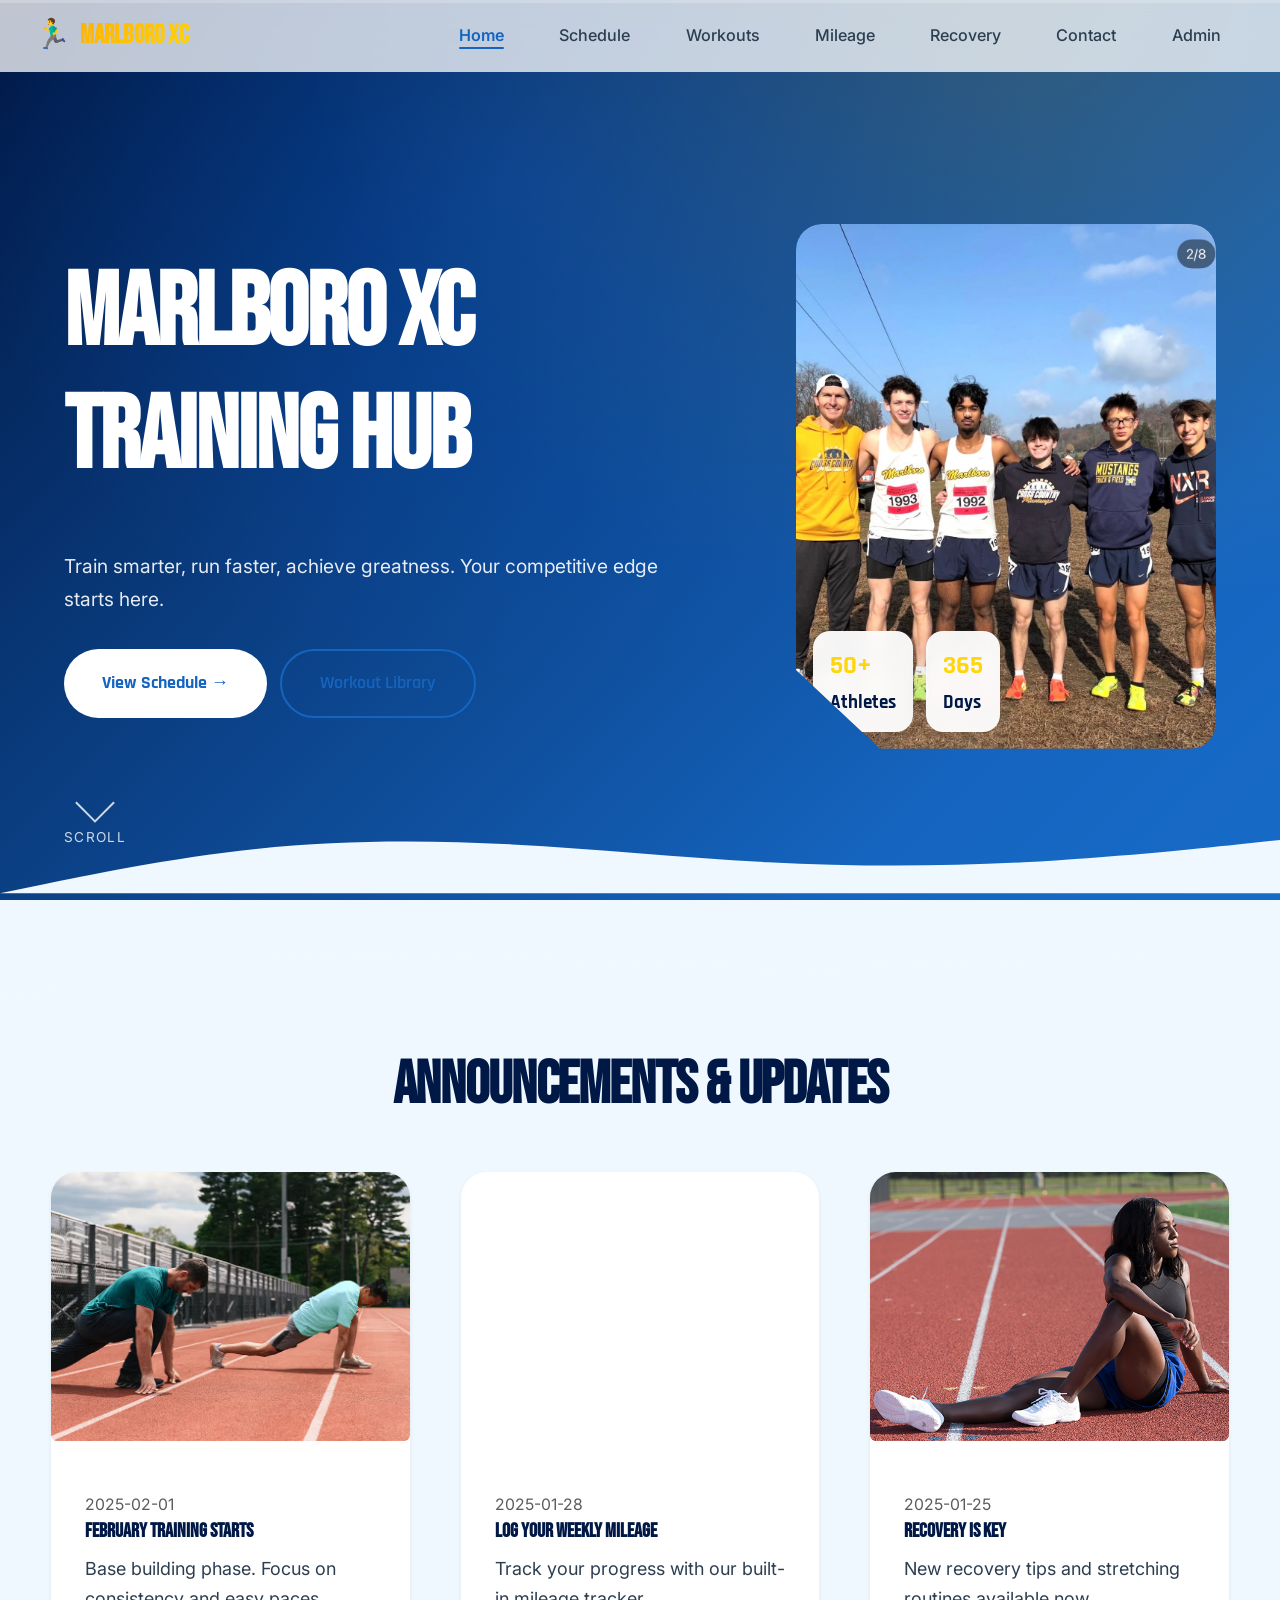
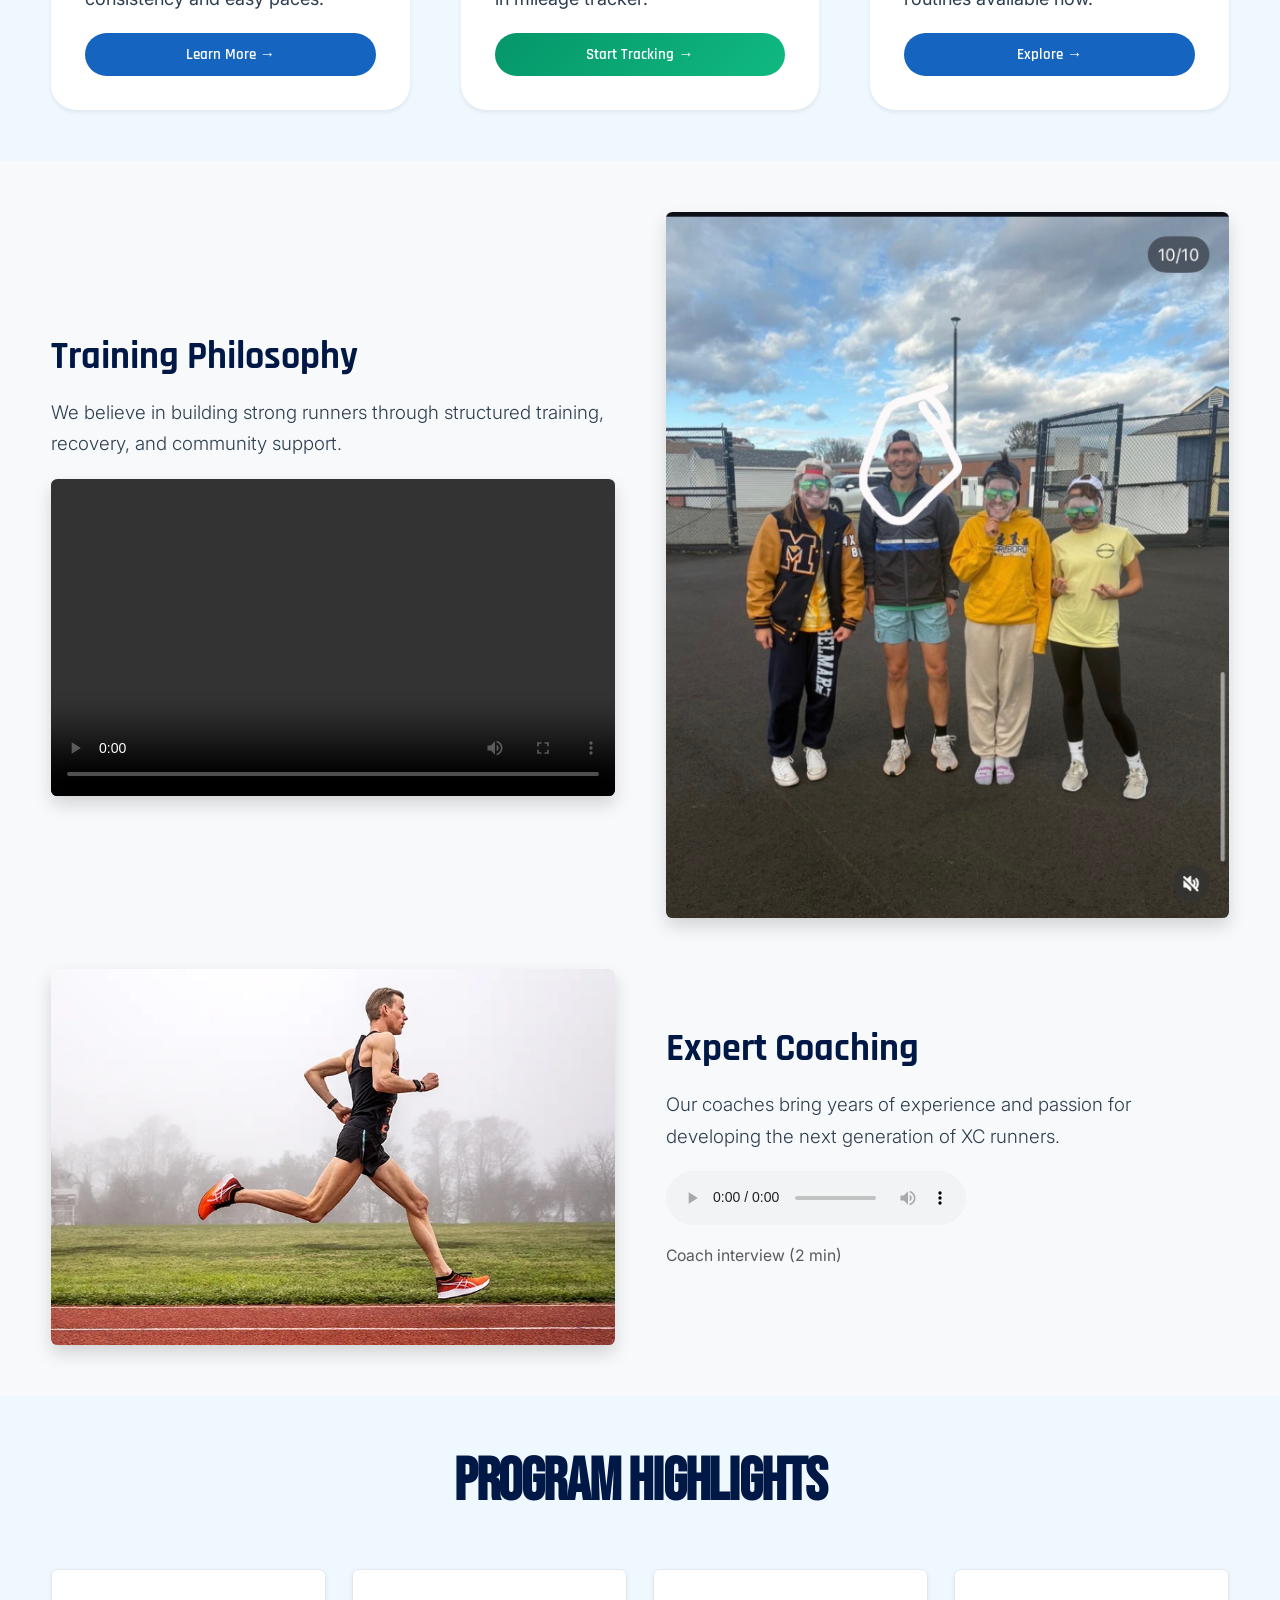
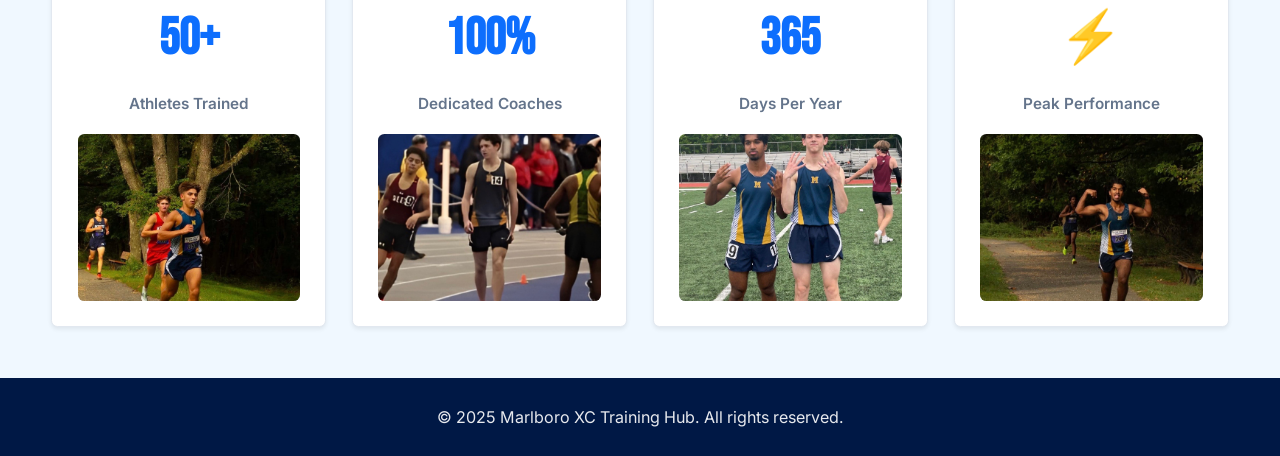
==== index.html @ 4e4a1ba5 "Added many large files" ====
<!DOCTYPE html>
<html lang="en">
<head>
  <meta charset="UTF-8">
  <meta name="viewport" content="width=device-width, initial-scale=1.0">
  <title>Marlboro XC Training Hub - Home</title>
  <link href="https://cdn.jsdelivr.net/npm/bootstrap@5.3.4/dist/css/bootstrap.min.css" rel="stylesheet">
  <link rel="stylesheet" href="https://cdn.jsdelivr.net/npm/bootstrap-icons@1.10.5/font/bootstrap-icons.css">
  <link rel="stylesheet" href="style.css">
</head>
<body>
  <!-- Preloader -->
  <div class="preloader" id="preloader" aria-hidden="true">
    <div class="preloader__content">
      <div class="preloader__spinner" aria-hidden="true"></div>
      <div class="preloader__logo">Marlboro XC</div>
      <span style="color: rgba(255,255,255,0.8); font-size: 0.9rem;">Loading...</span>
    </div>
  </div>

  <nav class="advanced-navbar" id="mainNav">
    <div class="navbar-container">
      <a class="navbar-logo" href="index.html">
        <span class="logo-icon">🏃‍♂️</span>
        <span class="logo-text">Marlboro XC</span>
      </a>
      <button class="navbar-toggler" id="navToggle" type="button" aria-label="Toggle menu">
        <span></span>
        <span></span>
        <span></span>
      </button>
      <ul class="nav-menu" id="navMenu">
        <li class="nav-item"><a class="nav-link" href="index.html">Home</a><span class="nav-indicator"></span></li>
        <li class="nav-item"><a class="nav-link" href="schedule.html">Schedule</a><span class="nav-indicator"></span></li>
        <li class="nav-item"><a class="nav-link" href="workouts.html">Workouts</a><span class="nav-indicator"></span></li>
        <li class="nav-item"><a class="nav-link" href="mileage.html">Mileage</a><span class="nav-indicator"></span></li>
        <li class="nav-item"><a class="nav-link" href="recovery.html">Recovery</a><span class="nav-indicator"></span></li>
        <li class="nav-item"><a class="nav-link" href="contact.html">Contact</a><span class="nav-indicator"></span></li>
        <li class="nav-item"><a class="nav-link" href="admin.html">Admin</a><span class="nav-indicator"></span></li>
      </ul>
      <div class="navbar-glow"></div>
    </div>
  </nav>

  <!-- Scroll progress bar -->
  <div class="scroll-progress" id="scrollProgress" aria-hidden="true">
    <div class="scroll-progress__bar" id="scrollProgressBar"></div>
  </div>

  <main>
    <!-- Hero: split 60/40, animated gradient, left-aligned content, diagonal visual -->
    <section class="hero-section hero--split" aria-label="Hero">
      <div class="container-fluid">
        <div class="hero__content-wrap">
          <div class="hero-content">
            <h1 class="hero__headline">Marlboro XC Training Hub</h1>
            <p class="hero__tagline">Train smarter, run faster, achieve greatness. Your competitive edge starts here.</p>
            <div class="hero__btns">
              <a href="schedule.html" class="btn btn-light btn-lg fw-bold">View Schedule →</a>
              <a href="workouts.html" class="btn btn-outline-primary btn-lg">Workout Library</a>
            </div>
          </div>
        </div>
        <div class="hero__visual-wrap">
          <div class="hero__visual">
            <img src="imgs/trackfolderimgs/IMG_0110.jpeg" alt="Marlboro XC Training" loading="eager">
            <div class="hero__stats-float">
              <div class="hero__stat-card"><span>50+</span> Athletes</div>
              <div class="hero__stat-card"><span>365</span> Days</div>
            </div>
          </div>
        </div>
      </div>
      <div class="hero__scroll" aria-hidden="true">
        <span class="hero__scroll-arrow"></span>
        <span>Scroll</span>
      </div>
    </section>

    <!-- Wave divider into next section -->
    <div class="section-divider">
      <svg class="section-divider--wave" xmlns="http://www.w3.org/2000/svg" viewBox="0 0 1440 100" preserveAspectRatio="none">
        <path d="M0 100L60 90C120 80 240 60 360 55C480 50 600 60 720 65C840 70 960 70 1080 65C1200 60 1320 50 1380 45L1440 40V100H1380C1320 100 1200 100 1080 100C960 100 840 100 720 100C600 100 480 100 360 100C240 100 120 100 60 100H0Z"/>
      </svg>
    </div>

    <section class="announcements-section py-5">
      <div class="container">
        <h2 class="text-center mb-5 reveal">Announcements & Updates</h2>
        <div class="cards-grid">
          <div class="card card-announce shadow-sm reveal">
            <div class="ratio ratio-4x3 mb-3">
              <img src="imgs/stretch3.avif" alt="February Training" class="w-100 h-100 object-fit-cover rounded" loading="lazy">
            </div>
            <div class="card-body">
              <small class="text-muted">2025-02-01</small>
              <h5>February Training Starts</h5>
              <p>Base building phase. Focus on consistency and easy paces.</p>
              <a href="#" class="btn btn-sm btn-primary">Learn More →</a>
            </div>
          </div>

          <div class="card card-announce shadow-sm reveal">
            <div class="ratio ratio-4x3 mb-3">
              <video autoplay muted loop playsinline class="w-100 h-100 object-fit-cover rounded">
                <source src="videos/motivation.mp4" type="video/mp4">
              </video>
            </div>
            <div class="card-body">
              <small class="text-muted">2025-01-28</small>
              <h5>Log Your Weekly Mileage</h5>
              <p>Track your progress with our built-in mileage tracker.</p>
              <a href="mileage.html" class="btn btn-sm btn-success">Start Tracking →</a>
            </div>
          </div>

          <div class="card card-announce shadow-sm reveal">
            <div class="ratio ratio-4x3 mb-3">
              <img src="imgs/stretch2.jpg" alt="Recovery" class="w-100 h-100 object-fit-cover rounded" loading="lazy">
            </div>
            <div class="card-body">
              <small class="text-muted">2025-01-25</small>
              <h5>Recovery is Key</h5>
              <p>New recovery tips and stretching routines available now.</p>
              <a href="recovery.html" class="btn btn-sm btn-primary">Explore →</a>
            </div>
          </div>
        </div>
      </div>
    </section>

    <section class="featured-section py-5 bg-light">
      <div class="container">
        <div class="row align-items-center g-5 mb-5">
          <div class="col-lg-6 reveal">
            <h3 class="fw-bold mb-3">Training Philosophy</h3>
            <p class="lead">We believe in building strong runners through structured training, recovery, and community support.</p>
            <div class="video-embed rounded shadow">
              <video controls playsinline>
                <source src="videos/recovery.mp4" type="video/mp4">
              </video>
            </div>
          </div>
          <div class="col-lg-6 reveal">
            <img src="imgs/Coach_ILiff.jpeg" alt="Training Philosophy" class="img-fluid rounded shadow" loading="lazy">
          </div>
        </div>

        <div class="row align-items-center g-5">
          <div class="col-lg-6 reveal">
            <img src="imgs/formcheck.webp" alt="Coach Training" class="img-fluid rounded shadow" loading="lazy">
          </div>
          <div class="col-lg-6 reveal">
            <h3 class="fw-bold mb-3">Expert Coaching</h3>
            <p class="lead">Our coaches bring years of experience and passion for developing the next generation of XC runners.</p>
            <div class="audio-player mb-3">
              <audio controls>
                <source src="audios/EPIC Workout Motivation  Best David Goggins Compilation Ever.mp3" type="audio/mpeg">
              </audio>
              <small class="text-muted d-block mt-2">Coach interview (2 min)</small>
            </div>
          </div>
        </div>
      </div>
    </section>

    <section class="stats-section py-5">
      <div class="container">
        <h2 class="text-center mb-5 reveal">Program Highlights</h2>
        <div class="row g-4 text-center">
          <div class="col-md-3 col-sm-6">
            <div class="stat-card p-4 rounded shadow-sm reveal">
              <div class="stat-number fw-bold text-primary mb-2">50+</div>
              <p class="stat-label">Athletes Trained</p>
              <div class="ratio ratio-4x3 mt-3">
                <img src="imgs/trackfolderimgs/IMG_0111.jpeg" alt="Athletes" class="w-100 h-100 object-fit-cover rounded" loading="lazy">
              </div>
            </div>
          </div>
          <div class="col-md-3 col-sm-6">
            <div class="stat-card p-4 rounded shadow-sm reveal">
              <div class="stat-number fw-bold text-primary mb-2">100%</div>
              <p class="stat-label">Dedicated Coaches</p>
              <div class="ratio ratio-4x3 mt-3">
                <img src="imgs/trackfolderimgs/IMG_0056.jpeg" alt="Coaches" class="w-100 h-100 object-fit-cover rounded" loading="lazy">
              </div>
            </div>
          </div>
          <div class="col-md-3 col-sm-6">
            <div class="stat-card p-4 rounded shadow-sm reveal">
              <div class="stat-number fw-bold text-primary mb-2">365</div>
              <p class="stat-label">Days Per Year</p>
              <div class="ratio ratio-4x3 mt-3">
                <img src="imgs/trackfolderimgs/IMG_0113.jpeg" alt="Training Days" class="w-100 h-100 object-fit-cover rounded" loading="lazy">
              </div>
            </div>
          </div>
          <div class="col-md-3 col-sm-6">
            <div class="stat-card p-4 rounded shadow-sm reveal">
              <div class="stat-number fw-bold mb-2" style="color: var(--gold-primary);">⚡</div>
              <p class="stat-label">Peak Performance</p>
              <div class="ratio ratio-4x3 mt-3">
                <img src="imgs/trackfolderimgs/IMG_0114.jpeg" alt="Performance" class="w-100 h-100 object-fit-cover rounded" loading="lazy">
              </div>
            </div>
          </div>
        </div>
      </div>
    </section>
  </main>

  <footer class="site-footer text-center py-4">
    <div class="container">
      <p class="mb-0">&copy; 2025 Marlboro XC Training Hub. All rights reserved.</p>
    </div>
  </footer>

  <!-- Back to top -->
  <button type="button" class="back-to-top" id="backToTop" aria-label="Back to top">
    <i class="bi bi-chevron-up" style="font-size: 1.25rem;"></i>
  </button>

  <script src="https://cdn.jsdelivr.net/npm/bootstrap@5.3.4/dist/js/bootstrap.bundle.min.js"></script>
  <script src="navbar.js"></script>
  <script src="main.js"></script>
</body>
</html>
---- style.css ----
/* ========================================
   MARLBORO XC TRAINING HUB — COMPLETE TRANSFORMATION
   Athletic palette: Navy + Gold | Bebas/Oswald + Inter + Rajdhani
   Bootstrap grid only | Custom everything else
   ======================================== */

/* ---------- GOOGLE FONTS (Display, Body, Accent) ---------- */
@import url('https://fonts.googleapis.com/css2?family=Bebas+Neue&family=Oswald:wght@600;700&family=Inter:wght@400;500;600;700&family=Rajdhani:wght@600;700&display=swap');

/* ---------- CSS CUSTOM PROPERTIES — REFINED ATHLETIC PALETTE ---------- */
:root {
  /* Primary: Navy (backgrounds, depth, actions) */
  --navy-dark: #001845;
  --navy-main: #1565c0;
  --navy-light: #1e88e5;
  /* Gold (CTAs, energy, highlights) */
  --gold-bright: #FFD60A;
  --gold-rich: #FFC300;
  --gold-deep: #FFB000;
  /* Extended */
  --white: #ffffff;
  --cream: #f0f8ff;
  --sky-blue: #e3f2fd;
  --warm-gray: #f5f5f5;
  --charcoal: #2c3e50;
  --success-green: #10b981;
  --warning-orange: #f59e0b;

  /* Aliases for components */
  --blue-primary: var(--navy-main);
  --blue-dark: var(--navy-dark);
  --blue-medium: var(--navy-main);
  --blue-light: var(--navy-light);
  --blue-pale: var(--sky-blue);
  --gold-primary: var(--gold-deep);
  --gold-light: var(--gold-rich);
  --gold-lighter: var(--gold-bright);
  --gray-50: var(--warm-gray);
  --gray-100: #eeeeee;
  --gray-200: #e2e8f0;
  --gray-300: #cbd5e1;
  --gray-500: #64748b;
  --gray-700: var(--charcoal);
  --gray-900: #0f172a;

  /* Gradients (use everywhere) */
  --gradient-primary: linear-gradient(135deg, #1565c0 0%, #1e88e5 100%);
  --gradient-navy-gold: linear-gradient(135deg, #001845 0%, #1565c0 50%, #FFD60A 100%);
  --gradient-diagonal: linear-gradient(45deg, #1565c0 0%, #FFD60A 100%);
  --gradient-radial: radial-gradient(circle at top right, #1e88e5, #001845);
  --gradient-mesh: radial-gradient(at 40% 20%, hsla(215, 100%, 50%, 0.2) 0%, transparent 50%),
    radial-gradient(at 80% 0%, hsla(48, 100%, 52%, 0.15) 0%, transparent 50%);
  --gradient-hero: linear-gradient(135deg, #001845 0%, #1565c0 40%, #1e88e5 100%);
  --gradient-hero-mesh: var(--gradient-mesh);
  --gradient-gold: linear-gradient(135deg, #FFB000 0%, #FFD60A 100%);
  --gradient-card: linear-gradient(180deg, #ffffff 0%, #f8fafc 100%);

  /* Spacing system */
  --space-1: 0.25rem;
  --space-2: 0.5rem;
  --space-3: 0.75rem;
  --space-4: 1rem;
  --space-5: 1.5rem;
  --space-6: 2rem;
  --space-8: 3rem;
  --space-10: 4rem;
  --space-12: 6rem;
  --space-16: 8rem;
  --space-xs: var(--space-1);
  --space-sm: var(--space-2);
  --space-md: var(--space-4);
  --space-lg: var(--space-5);
  --space-xl: var(--space-6);
  --space-2xl: var(--space-8);
  --space-3xl: var(--space-10);
  --section-gap: clamp(5rem, 10vw, 7.5rem);

  /* Animation system */
  --transition-fast: 150ms cubic-bezier(0.4, 0, 0.2, 1);
  --transition-base: 250ms cubic-bezier(0.4, 0, 0.2, 1);
  --transition-slow: 350ms cubic-bezier(0.4, 0, 0.2, 1);
  --transition-bounce: 600ms cubic-bezier(0.34, 1.56, 0.64, 1);
  --ease-out: cubic-bezier(0.33, 1, 0.68, 1);
  --ease-spring: cubic-bezier(0.34, 1.56, 0.64, 1);
  --duration-fast: 150ms;
  --duration-base: 250ms;
  --duration-slow: 350ms;

  /* Shadows */
  --shadow-sm: 0 2px 8px rgba(0, 24, 69, 0.08);
  --shadow-md: 0 8px 24px rgba(0, 24, 69, 0.12);
  --shadow-lg: 0 20px 40px rgba(0, 24, 69, 0.16);
  --shadow-glow-gold: 0 0 30px rgba(255, 214, 10, 0.3);

  /* Border radius */
  --radius-sm: 0.5rem;
  --radius-md: 0.75rem;
  --radius-lg: 1rem;
  --radius-xl: 1.25rem;
  --radius-2xl: 1.5rem;
  --radius-full: 9999px;

  /* Navbar */
  --nav-height: 4.25rem;
  --nav-height-scrolled: 3.5rem;

  /* Typography */
  --font-display: 'Bebas Neue', 'Oswald', sans-serif;
  --font-body: 'Inter', -apple-system, sans-serif;
  --font-accent: 'Rajdhani', sans-serif;
}

/* ---------- DARK MODE (optional) ---------- */
[data-theme="dark"] {
  --navy-dark: #0a0e27;
  --cream: #1a1f3a;
  --charcoal: #e2e8f0;
  --gray-900: #ffffff;
}

/* ---------- BOOTSTRAP OVERRIDES (Grid only – reset components) ---------- */
/* Keep Bootstrap's .container, .row, .col-* for layout; override everything else */
.btn, .form-control, .form-select, .form-label,
.card, .card-body, .card-title, .card-text,
.alert, .badge, .navbar, .nav-link, .dropdown {
  all: unset;
  box-sizing: border-box;
}
.btn { display: inline-flex; align-items: center; justify-content: center; cursor: pointer; }
.form-control, .form-select { display: block; width: 100%; box-sizing: border-box; }
.card { display: flex; flex-direction: column; box-sizing: border-box; }
.navbar { display: block; box-sizing: border-box; }
.nav-link { display: block; box-sizing: border-box; }

/* Re-enable Bootstrap grid */
.container { box-sizing: border-box; }
.row { box-sizing: border-box; display: flex; flex-wrap: wrap; }
[class*="col-"] { box-sizing: border-box; }

/* ---------- BASE ---------- */
*, *::before, *::after { margin: 0; padding: 0; box-sizing: border-box; }

html {
  scroll-behavior: smooth;
  font-size: clamp(15px, 1.6vw, 17px);
  -webkit-font-smoothing: antialiased;
  -moz-osx-font-smoothing: grayscale;
}

body {
  font-family: var(--font-body);
  font-size: 18px;
  line-height: 1.7;
  background: var(--cream);
  color: var(--gray-900);
  min-height: 100vh;
  display: flex;
  flex-direction: column;
  overflow-x: hidden;
}

img {
  max-width: 100%;
  height: auto;
  display: block;
  object-fit: cover;
}

a { color: var(--blue-primary); text-decoration: none; transition: color var(--duration-fast) var(--ease-out); }
a:hover { color: var(--blue-medium); }

/* ---------- TYPOGRAPHY (Display + Body + Accent) ---------- */
h1, h2, h3, h4, h5, h6 {
  font-family: var(--font-display);
  font-weight: 700;
  line-height: 1.2;
  color: var(--navy-dark);
  margin-bottom: 0.5em;
}

h1 { font-size: clamp(3rem, 8vw, 6rem); letter-spacing: -0.02em; font-weight: 700; }
h2 { font-size: clamp(2rem, 5vw, 3.5rem); letter-spacing: -0.02em; }
h3 { font-family: var(--font-accent); font-size: clamp(1.5rem, 3vw, 2.5rem); font-weight: 600; }
h4 { font-size: 1.35rem; }
h5 { font-size: 1.2rem; }
h6 { font-size: 1.05rem; }

p { margin-bottom: 1em; color: var(--charcoal); }

/* ---------- LAYOUT ---------- */
main { flex: 1; width: 100%; padding-top: var(--nav-height); }

.container {
  width: 100%;
  max-width: 1280px;
  margin: 0 auto;
  padding: 0 clamp(var(--space-lg), 4vw, var(--space-2xl));
}

/* ---------- PRELOADER ---------- */
.preloader {
  position: fixed;
  inset: 0;
  z-index: 9999;
  background: var(--gradient-hero);
  display: flex;
  align-items: center;
  justify-content: center;
  transition: opacity var(--duration-slow) var(--ease-out), visibility var(--duration-slow);
}

.preloader.hidden {
  opacity: 0;
  visibility: hidden;
  pointer-events: none;
}

.preloader__content {
  text-align: center;
  color: var(--white);
}

.preloader__logo {
  font-family: var(--font-display);
  font-size: clamp(1.75rem, 4vw, 2.5rem);
  font-weight: 700;
  margin-bottom: var(--space-md);
  background: var(--gradient-gold);
  -webkit-background-clip: text;
  -webkit-text-fill-color: transparent;
  background-clip: text;
}

.preloader__spinner {
  width: 48px;
  height: 48px;
  margin: 0 auto var(--space-md);
  border: 3px solid rgba(255, 255, 255, 0.2);
  border-top-color: var(--gold-light);
  border-radius: 50%;
  animation: preloader-spin 0.8s linear infinite;
}

@keyframes preloader-spin {
  to { transform: rotate(360deg); }
}

/* ---------- NAVBAR (Glassmorphism, scroll transition, hover effects) ---------- */
.advanced-navbar {
  position: fixed;
  top: 0;
  left: 0;
  right: 0;
  z-index: 1000;
  height: var(--nav-height);
  background: rgba(255, 255, 255, 0.75);
  backdrop-filter: blur(20px);
  -webkit-backdrop-filter: blur(20px);
  border-bottom: 1px solid transparent;
  transition: height var(--duration-base) var(--ease-out),
    background var(--duration-base) var(--ease-out),
    border-color var(--duration-base) var(--ease-out),
    box-shadow var(--duration-base) var(--ease-out);
}

.advanced-navbar.navbar-scrolled {
  height: var(--nav-height-scrolled);
  background: rgba(255, 255, 255, 0.95);
  border-bottom-color: var(--gray-200);
  box-shadow: var(--shadow-md);
}

.navbar-container {
  max-width: 1280px;
  margin: 0 auto;
  padding: 0 clamp(var(--space-md), 4vw, var(--space-xl));
  height: 100%;
  display: flex;
  align-items: center;
  justify-content: space-between;
}

.navbar-logo {
  display: inline-flex;
  align-items: center;
  gap: var(--space-sm);
  font-family: var(--font-display);
  font-weight: 700;
  font-size: 1.5rem;
  color: var(--navy-dark);
  text-decoration: none;
  transition: transform var(--duration-base) var(--ease-spring);
}

.navbar-logo:hover {
  transform: scale(1.05);
  color: var(--navy-dark);
}

.navbar-logo .logo-icon {
  font-size: 1.75rem;
  transition: transform var(--duration-base) var(--ease-spring);
}

.navbar-logo:hover .logo-icon {
  transform: rotate(-10deg) scale(1.1);
}

.logo-text {
  background: var(--gradient-gold);
  -webkit-background-clip: text;
  -webkit-text-fill-color: transparent;
  background-clip: text;
}

.navbar-toggler {
  display: none;
  flex-direction: column;
  justify-content: center;
  gap: 5px;
  width: 44px;
  height: 44px;
  padding: 10px;
  background: none;
  border: none;
  cursor: pointer;
  border-radius: var(--radius-md);
  transition: background var(--duration-fast);
}

.navbar-toggler:hover { background: var(--gray-100); }

.navbar-toggler span {
  display: block;
  width: 22px;
  height: 2.5px;
  background: var(--navy-dark);
  border-radius: var(--radius-full);
  transition: transform var(--duration-base) var(--ease-out), opacity var(--duration-fast);
}

.navbar-toggler.active span:nth-child(1) {
  transform: rotate(45deg) translate(5px, 5px);
}

.navbar-toggler.active span:nth-child(2) { opacity: 0; }

.navbar-toggler.active span:nth-child(3) {
  transform: rotate(-45deg) translate(5px, -5px);
}

.nav-menu {
  display: flex;
  list-style: none;
  gap: var(--space-xs);
  margin: 0;
  padding: 0;
}

.nav-item {
  position: relative;
}

.nav-link {
  display: block;
  padding: var(--space-sm) var(--space-lg);
  color: var(--gray-700);
  font-weight: 500;
  font-size: 0.95rem;
  border-radius: var(--radius-lg);
  text-decoration: none;
  transition: color var(--duration-fast);
  position: relative;
}

/* Underline animation on hover */
.nav-link::after {
  content: '';
  position: absolute;
  left: var(--space-lg);
  right: var(--space-lg);
  bottom: var(--space-sm);
  height: 2px;
  background: var(--gradient-gold);
  transform: scaleX(0);
  transform-origin: right;
  border-radius: var(--radius-full);
  transition: transform var(--duration-base) var(--ease-out);
}

.nav-link:hover { color: var(--navy-main); }

.nav-link:hover::after { transform: scaleX(1); transform-origin: left; }

.nav-link.active {
  color: var(--navy-main);
  font-weight: 600;
}

.nav-link.active::after {
  transform: scaleX(1);
  background: var(--navy-main);
}

.nav-indicator, .navbar-glow { display: none; }

/* ---------- SCROLL PROGRESS BAR ---------- */
.scroll-progress {
  position: fixed;
  top: 0;
  left: 0;
  right: 0;
  height: 3px;
  z-index: 1001;
  background: rgba(255, 255, 255, 0.2);
  transform-origin: left;
}

.scroll-progress__bar {
  height: 100%;
  width: 0%;
  background: var(--gradient-gold);
  transition: width 50ms linear;
}

/* ---------- HERO (Full-viewport, split 60/40, animated gradient) ---------- */
.hero-section {
  position: relative;
  min-height: 100vh;
  display: flex;
  align-items: center;
  padding: var(--space-3xl) 0;
  margin-top: calc(-1 * var(--nav-height));
  padding-top: calc(var(--nav-height) + var(--space-3xl));
  background: var(--gradient-hero);
  background-size: 200% 200%;
  animation: gradientShift 20s ease infinite;
  overflow: hidden;
}

@keyframes gradientShift {
  0%, 100% { background-position: 0% 50%; }
  50% { background-position: 100% 50%; }
}

.hero-section::before {
  content: '';
  position: absolute;
  inset: 0;
  background: var(--gradient-hero-mesh);
  pointer-events: none;
}

.hero-section::after {
  content: '';
  position: absolute;
  bottom: 0;
  left: 0;
  right: 0;
  height: 120px;
  background: url("data:image/svg+xml,%3Csvg xmlns='http://www.w3.org/2000/svg' viewBox='0 0 1440 120'%3E%3Cpath fill='%23f0f8ff' d='M0 120L48 110C96 100 192 80 288 70C384 60 480 60 576 65C672 70 768 80 864 85C960 90 1056 90 1152 85C1248 80 1344 70 1392 65L1440 60V120H1392C1344 120 1248 120 1152 120C1056 120 960 120 864 120C768 120 672 120 576 120C480 120 384 120 288 120C192 120 96 120 48 120H0Z'/%3E%3C/svg%3E") no-repeat bottom center;
  background-size: 100% 120px;
  pointer-events: none;
}

/* Split hero: 60% content left, 40% visual right */
.hero-section.hero--split {
  padding-left: 0;
  padding-right: 0;
}

.hero-section .container-fluid {
  max-width: 1400px;
  margin: 0 auto;
  padding: 0 clamp(var(--space-4), 5vw, var(--space-10));
  width: 100%;
  display: flex;
  align-items: center;
  gap: var(--space-8);
}

.hero__content-wrap {
  flex: 0 1 58%;
  position: relative;
  z-index: 2;
  text-align: left;
}

.hero__visual-wrap {
  flex: 0 1 42%;
  position: relative;
  z-index: 2;
  display: flex;
  align-items: center;
  justify-content: flex-end;
}

.hero__visual {
  position: relative;
  width: 100%;
  max-width: 420px;
  aspect-ratio: 4/5;
  border-radius: var(--radius-2xl);
  overflow: hidden;
  clip-path: polygon(0 0, 100% 0, 100% 100%, 20% 100%, 0 85%);
  box-shadow: var(--shadow-xl);
}

.hero__visual img {
  width: 100%;
  height: 100%;
  object-fit: cover;
}

.hero__stats-float {
  position: absolute;
  bottom: var(--space-4);
  left: var(--space-4);
  right: var(--space-4);
  display: flex;
  gap: var(--space-3);
  flex-wrap: wrap;
}

.hero__stat-card {
  background: rgba(255, 255, 255, 0.95);
  backdrop-filter: blur(10px);
  padding: var(--space-3) var(--space-4);
  border-radius: var(--radius-lg);
  box-shadow: var(--shadow-md);
  font-family: var(--font-accent);
  font-weight: 700;
  font-size: 1.1rem;
  color: var(--navy-dark);
}

.hero__stat-card span {
  display: block;
  font-size: 1.5rem;
  color: var(--gold-bright);
}

/* Inner pages: full-bleed hero, rounded bottom, then wave — fluid, not blocky */
.hero-section.hero-section--inner {
  min-height: 0;
  margin-top: 0;
  padding-top: clamp(2.5rem, 6vw, 4rem);
  padding-bottom: clamp(2.5rem, 6vw, 4rem);
  padding-left: clamp(1.5rem, 5vw, 3rem);
  padding-right: clamp(1.5rem, 5vw, 3rem);
  margin-left: 0;
  margin-right: 0;
  width: 100%;
  border-radius: 2.5rem 2.5rem 2.5rem 2.5rem;
  animation: none;
  box-shadow: 0 20px 60px rgba(0, 24, 69, 0.15);
}

.hero-section--inner .hero-content {
  max-width: 42rem;
  margin: 0 auto;
  text-align: center;
}

.hero-section--inner::after { display: none; }

/* Page content below wave — fluid, generous spacing, soft depth */
.page-content {
  padding-top: clamp(2rem, 5vw, 3.5rem);
  padding-bottom: clamp(2rem, 5vw, 3.5rem);
  background: var(--cream);
  position: relative;
  box-shadow: inset 0 12px 32px -12px rgba(0, 24, 69, 0.04);
}

.hero-content {
  position: relative;
  z-index: 2;
  text-align: left;
  max-width: 36rem;
}

.hero--split .hero-content { max-width: none; }

.hero-content h1 {
  color: var(--white);
  margin-bottom: 0.5em;
  opacity: 0;
  animation: heroFadeIn 0.8s var(--ease-out) 0.2s forwards;
}

.hero-content .hero__tagline {
  color: rgba(255, 255, 255, 0.9);
  font-size: clamp(1rem, 1.5vw, 1.2rem);
  margin-bottom: var(--space-xl);
  opacity: 0;
  animation: heroFadeIn 0.8s var(--ease-out) 0.5s forwards;
}

.hero-content .btn {
  opacity: 0;
  animation: heroFadeIn 0.8s var(--ease-out) 0.8s forwards;
}

.hero__btns {
  display: flex;
  flex-wrap: wrap;
  gap: var(--space-3);
  margin-top: var(--space-5);
}

@keyframes heroFadeIn {
  from { opacity: 0; transform: translateY(20px); }
  to { opacity: 1; transform: translateY(0); }
}

.hero__headline.typewriter::after {
  content: '|';
  animation: blink 1s step-end infinite;
  color: var(--gold-bright);
}

@keyframes blink {
  50% { opacity: 0; }
}

/* Scroll indicator */
.hero__scroll {
  position: absolute;
  bottom: var(--space-2xl);
  left: 50%;
  transform: translateX(-50%);
  z-index: 2;
  display: flex;
  flex-direction: column;
  align-items: center;
  gap: var(--space-sm);
  color: rgba(255, 255, 255, 0.8);
  font-size: 0.8rem;
  text-transform: uppercase;
  letter-spacing: 0.1em;
}

.hero--split .hero__scroll { left: clamp(var(--space-4), 5vw, var(--space-10)); transform: none; }

.hero__scroll-arrow {
  width: 28px;
  height: 28px;
  border-right: 2px solid currentColor;
  border-bottom: 2px solid currentColor;
  transform: rotate(45deg);
  animation: bounce 2s ease-in-out infinite;
}

@keyframes bounce {
  0%, 100% { transform: rotate(45deg) translateY(0); }
  50% { transform: rotate(45deg) translateY(8px); }
}

/* ---------- SECTION DIVIDERS (Curves / waves) ---------- */
.section-divider {
  position: relative;
  width: 100%;
  line-height: 0;
  overflow: hidden;
  margin-bottom: -1px;
}

.section-divider svg {
  width: 100%;
  height: 100px;
  display: block;
  vertical-align: middle;
}

.section-divider--wave {
  fill: var(--cream);
}

.section-divider--wave path {
  fill: inherit;
}

.section-divider--wave-blue {
  fill: var(--sky-blue);
}

/* ---------- BUTTONS ---------- */
.btn {
  display: inline-flex;
  align-items: center;
  justify-content: center;
  gap: var(--space-sm);
  padding: 0.85rem 1.75rem;
  font-family: var(--font-accent);
  font-weight: 600;
  font-size: 1rem;
  border: none;
  border-radius: var(--radius-full);
  cursor: pointer;
  text-decoration: none;
  white-space: nowrap;
  transition: transform var(--transition-base), box-shadow var(--transition-base), background var(--transition-base);
}

.btn:hover {
  transform: translateY(-3px);
  box-shadow: var(--shadow-lg);
}

.btn-primary {
  background: var(--navy-main);
  color: var(--white);
}

.btn-primary:hover {
  background: var(--navy-light);
  box-shadow: 0 8px 24px rgba(21, 101, 192, 0.4);
}

.btn-success {
  background: linear-gradient(135deg, #059669, #10b981);
  color: var(--white);
}

.btn-success:hover { color: var(--white); }

.btn-warning {
  background: var(--gradient-gold);
  color: var(--blue-dark);
}

.btn-warning:hover { color: var(--blue-dark); }

.btn-light {
  background: var(--white);
  color: var(--navy-main);
  font-weight: 700;
}

.btn-light:hover {
  background: var(--gold-bright);
  color: var(--navy-dark);
  box-shadow: var(--shadow-glow-gold);
}

.btn-outline-primary {
  background: transparent;
  color: var(--navy-main);
  border: 2px solid var(--navy-main);
}

.btn-outline-primary:hover {
  background: var(--navy-main);
  color: var(--white);
}

.btn-sm { padding: 0.5rem 1.1rem; font-size: 0.9rem; }
.btn-lg { padding: 1rem 2.25rem; font-size: 1.05rem; }

/* ---------- CARDS (Depth, hover lift, fluid corners) ---------- */
.card {
  background: var(--white);
  border-radius: var(--radius-2xl);
  overflow: hidden;
  border: 1px solid var(--gray-200);
  box-shadow: var(--shadow-sm);
  transition: transform var(--duration-base) var(--ease-out),
    box-shadow var(--duration-base) var(--ease-out);
  height: 100%;
  display: flex;
  flex-direction: column;
}

.card .video-embed:first-child {
  border-radius: var(--radius-2xl) var(--radius-2xl) 0 0;
}

.card:hover {
  transform: translateY(-8px) scale(1.02);
  box-shadow: var(--shadow-lg);
}

.card .video-embed,
.card .card-img-top { flex-shrink: 0; }

.card-body {
  padding: clamp(var(--space-lg), 3vw, var(--space-xl));
  flex-grow: 1;
  display: flex;
  flex-direction: column;
}

.card-title {
  font-size: 1.2rem;
  font-weight: 700;
  color: var(--navy-dark);
  margin-bottom: 0.4em;
}

.card-text {
  color: var(--gray-700);
  margin-bottom: 1rem;
  flex-grow: 1;
  font-size: 0.95rem;
}

.card-announce { border: none; }

/* ---------- GRIDS ---------- */
.cards-grid {
  display: grid;
  grid-template-columns: repeat(auto-fill, minmax(min(100%, 300px), 1fr));
  gap: clamp(var(--space-xl), 4vw, var(--space-2xl));
}

/* ---------- SECTIONS ---------- */
.announcements-section,
.featured-section,
.stats-section {
  padding: var(--section-gap) 0;
}

.announcements-section {
  background: var(--cream);
}

.featured-section {
  background: var(--blue-pale);
}

.stats-section {
  background: var(--cream);
}

/* ---------- STAT CARDS ---------- */
.stat-card {
  background: var(--white);
  border: 1px solid var(--gray-200);
  border-radius: var(--radius-2xl);
  padding: clamp(var(--space-xl), 3vw, var(--space-2xl));
  text-align: center;
  transition: transform var(--duration-base) var(--ease-out),
    box-shadow var(--duration-base) var(--ease-out);
}

.stat-card:hover {
  transform: translateY(-6px);
  box-shadow: var(--shadow-lg);
}

.stat-number {
  font-family: var(--font-display);
  font-size: clamp(2rem, 4vw, 3rem);
  font-weight: 700;
  color: var(--navy-main);
  margin-bottom: 0.25rem;
}

.stat-label {
  color: var(--gray-500);
  font-weight: 600;
  font-size: 0.9rem;
}

/* ---------- VIDEO EMBED (fluid rounding) ---------- */
.video-embed {
  position: relative;
  width: 100%;
  aspect-ratio: 16 / 9;
  overflow: hidden;
  border-radius: var(--radius-2xl);
  background: var(--gray-200);
}

.video-embed video,
.video-embed iframe {
  position: absolute;
  top: 0;
  left: 0;
  width: 100%;
  height: 100%;
  object-fit: cover;
  border: 0;
}

.video-embed img {
  width: 100%;
  height: 100%;
  object-fit: cover;
}

.card .video-embed { border-radius: var(--radius-2xl) var(--radius-2xl) 0 0; }

.card-img-top {
  width: 100%;
  height: 200px;
  object-fit: cover;
  border-radius: var(--radius-2xl) var(--radius-2xl) 0 0;
}

/* Fluid: generous rounding on all images site-wide */
.img-fluid,
.card img,
.video-embed img,
.hero__visual img {
  border-radius: var(--radius-2xl);
}

.img-fluid {
  max-width: 100%;
  height: auto;
  display: block;
  overflow: hidden;
}

/* ---------- SCROLL REVEAL ---------- */
.reveal {
  opacity: 0;
  transform: translateY(28px);
  transition: opacity 0.6s var(--ease-out), transform 0.6s var(--ease-out);
}

.reveal.revealed {
  opacity: 1;
  transform: translateY(0);
}

/* ---------- BACK TO TOP ---------- */
.back-to-top {
  position: fixed;
  bottom: var(--space-xl);
  right: var(--space-xl);
  z-index: 900;
  width: 48px;
  height: 48px;
  border-radius: 50%;
  background: var(--navy-main);
  color: var(--white);
  border: none;
  cursor: pointer;
  display: flex;
  align-items: center;
  justify-content: center;
  box-shadow: var(--shadow-md);
  opacity: 0;
  visibility: hidden;
  transform: translateY(10px);
  transition: opacity var(--duration-base), visibility var(--duration-base), transform var(--duration-base), background var(--duration-fast);
}

.back-to-top.visible {
  opacity: 1;
  visibility: visible;
  transform: translateY(0);
}

.back-to-top:hover {
  background: var(--navy-light);
  transform: translateY(-3px);
  box-shadow: var(--shadow-lg);
}

/* ---------- MILEAGE PAGE (fluid cards) ---------- */
.form-card {
  background: var(--white);
  border-radius: var(--radius-2xl);
  padding: clamp(var(--space-xl), 3vw, var(--space-2xl));
  box-shadow: var(--shadow-sm);
  border: 1px solid var(--gray-200);
  transition: box-shadow var(--transition-base);
}

.form-card:hover {
  box-shadow: var(--shadow-md);
}

.stat-box {
  background: linear-gradient(135deg, var(--cream) 0%, var(--sky-blue) 100%);
  border: 1px solid rgba(21, 101, 192, 0.2);
  border-radius: var(--radius-2xl);
  padding: clamp(var(--space-lg), 2.5vw, var(--space-xl));
  text-align: center;
  transition: transform var(--transition-base), box-shadow var(--transition-base);
}

.stat-box:hover {
  transform: translateY(-4px);
  box-shadow: var(--shadow-md);
}

.run-card {
  background: var(--white);
  border-left: 4px solid var(--navy-main);
  padding: clamp(var(--space-lg), 2vw, var(--space-xl));
  border-radius: var(--radius-2xl);
  margin-bottom: var(--space-md);
  box-shadow: var(--shadow-sm);
  border: 1px solid var(--gray-200);
  transition: transform var(--transition-base), box-shadow var(--transition-base);
}

.run-card:hover {
  transform: translateX(4px);
  box-shadow: var(--shadow-md);
}

.empty-state {
  text-align: center;
  padding: clamp(var(--space-2xl), 5vw, var(--space-3xl)) var(--space-lg);
}

.empty-state-icon {
  font-size: clamp(2rem, 4vw, 3rem);
  margin-bottom: var(--space-md);
  opacity: 0.5;
}

/* ---------- ALERT (fluid) ---------- */
.alert {
  padding: var(--space-lg);
  border-radius: var(--radius-2xl);
  margin-bottom: var(--space-lg);
  border: 1px solid var(--gray-200);
  background: var(--white);
  box-shadow: var(--shadow-sm);
}

.alert-light {
  background: var(--cream);
  border-color: rgba(21, 101, 192, 0.15);
}

/* ---------- FOOTER ---------- */
.site-footer {
  background: var(--navy-dark);
  color: var(--white);
  padding: clamp(var(--space-xl), 4vw, var(--space-2xl)) 0;
  text-align: center;
  margin-top: auto;
}

.site-footer p { margin: 0; color: rgba(255, 255, 255, 0.9); font-size: 0.95rem; }

/* ---------- FORMS ---------- */
.form-label {
  display: block;
  font-weight: 600;
  color: var(--blue-dark);
  margin-bottom: 0.35rem;
  font-size: 0.9rem;
}

.form-control,
.form-select {
  width: 100%;
  padding: 0.75rem 1rem;
  border: 2px solid var(--gray-200);
  border-radius: var(--radius-md);
  font-size: 1rem;
  font-family: inherit;
  background: var(--white);
  color: var(--gray-900);
  transition: border-color var(--duration-fast), box-shadow var(--duration-fast);
}

.form-control:focus,
.form-select:focus {
  outline: none;
  border-color: var(--navy-main);
  box-shadow: 0 0 0 4px rgba(21, 101, 192, 0.1);
}

textarea.form-control { resize: vertical; min-height: 120px; }

/* ---------- UTILITIES ---------- */
.text-center { text-align: center; }
.text-muted { color: var(--gray-500); }
.text-primary { color: var(--blue-primary); }
.fw-bold { font-weight: 700; }
.fs-5 { font-size: 1.1rem; }
.mb-0 { margin-bottom: 0; }
.mb-2 { margin-bottom: 0.5rem; }
.mb-3 { margin-bottom: 1rem; }
.mb-4 { margin-bottom: 1.25rem; }
.mb-5 { margin-bottom: 2rem; }
.mt-3 { margin-top: 1rem; }
.py-4 { padding-top: 1.5rem; padding-bottom: 1.5rem; }
.py-5 { padding-top: 2rem; padding-bottom: 2rem; }
.p-4 { padding: 1.5rem; }
.d-block { display: block; }
.d-flex { display: flex; }
.justify-content-between { justify-content: space-between; }
.justify-content-center { justify-content: center; }
.align-items-center { align-items: center; }
.flex-wrap { flex-wrap: wrap; }
.w-100 { width: 100%; }
.rounded { border-radius: var(--radius-md); }
.shadow-sm { box-shadow: var(--shadow-sm); }
.bg-light { background: var(--gray-50); }
.lead { font-size: 1.1rem; color: var(--gray-700); }

/* ---------- CALENDAR, MODALS, ACCORDION (shared) ---------- */
.calendar-grid {
  display: grid;
  grid-template-columns: repeat(auto-fit, minmax(min(100%, 130px), 1fr));
  gap: var(--space-md);
}

.day-button {
  width: 100%;
  padding: 1rem;
  min-height: 110px;
  background: var(--white);
  border: 2px solid var(--gray-200);
  border-radius: var(--radius-xl);
  cursor: pointer;
  transition: all var(--transition-base);
  display: flex;
  flex-direction: column;
  align-items: center;
  justify-content: center;
  gap: 0.35rem;
  font-family: inherit;
  color: var(--navy-dark);
}

/* Schedule: intensity color-coding */
.day-button.workout--easy { border-left: 4px solid var(--success-green); }
.day-button.workout--tempo { border-left: 4px solid var(--gold-bright); }
.day-button.workout--recovery { border-left: 4px solid var(--navy-light); }
.day-button.workout--interval { border-left: 4px solid var(--warning-orange); }
.day-button.workout--long { border-left: 4px solid var(--navy-main); }
.rest-day .day-button { opacity: 0.85; }
.day-button.workout--rest { border-left-color: var(--gray-300); }

.day-button:hover {
  border-color: var(--navy-main);
  transform: translateY(-2px);
  box-shadow: var(--shadow-md);
}

.day-button.active {
  background: var(--blue-primary);
  border-color: var(--blue-primary);
  color: var(--white);
}

.workout-modal-overlay {
  position: fixed;
  inset: 0;
  z-index: 2000;
  background: rgba(10, 36, 99, 0.6);
  backdrop-filter: blur(8px);
  display: flex;
  align-items: center;
  justify-content: center;
  padding: 1rem;
}

.workout-modal {
  background: var(--white);
  border-radius: var(--radius-2xl);
  max-width: 700px;
  width: 100%;
  max-height: 90vh;
  overflow-y: auto;
  box-shadow: var(--shadow-xl);
}

.modal-header {
  padding: 1.25rem 1.5rem;
  background: var(--navy-main);
  color: var(--white);
  border-radius: var(--radius-2xl) var(--radius-2xl) 0 0;
}

.modal-title { font-size: 1.25rem; margin: 0; }
.modal-body { padding: 1.5rem; }
.modal-footer {
  padding: 1rem 1.5rem;
  border-top: 1px solid var(--gray-200);
  display: flex;
  gap: 0.75rem;
  justify-content: flex-end;
}

.accordion-button {
  width: 100%;
  padding: 1rem 1.25rem;
  text-align: left;
  font-weight: 600;
  font-size: 1rem;
  background: var(--white);
  border: none;
  cursor: pointer;
  font-family: inherit;
  color: var(--blue-dark);
}

.accordion-collapse { display: none; }
.accordion-collapse.show { display: block; }
.accordion-body { padding: 1rem 1.25rem; background: var(--gray-50); color: var(--gray-700); }

/* ---------- RESPONSIVE ---------- */
@media (max-width: 991px) {
  main { padding-top: var(--nav-height); }

  .navbar-toggler { display: flex; }

  .nav-menu {
    position: absolute;
    top: 100%;
    left: 0;
    right: 0;
    background: rgba(255, 255, 255, 0.98);
    backdrop-filter: blur(20px);
    flex-direction: column;
    max-height: 0;
    overflow: hidden;
    transition: max-height 0.4s var(--ease-out);
    border-bottom: 1px solid var(--gray-200);
    box-shadow: var(--shadow-lg);
  }

  .nav-menu.active {
    max-height: 400px;
    padding: var(--space-md) 0;
  }

  .nav-link {
    padding: 1rem 1.25rem;
    border-radius: 0;
  }

  .nav-link::after { left: 1.25rem; right: 1.25rem; }

  .hero-section { min-height: 100vh; }

  .hero-section .container-fluid {
    flex-direction: column;
    text-align: center;
  }

  .hero__content-wrap { flex: 1 1 auto; text-align: center; }
  .hero__visual-wrap { flex: 1 1 auto; justify-content: center; }
  .hero-content { text-align: center; margin-left: auto; margin-right: auto; }
  .hero__btns { justify-content: center; }
  .hero--split .hero__scroll { left: 50%; transform: translateX(-50%); }
}

@media (max-width: 767px) {
  .btn { width: 100%; justify-content: center; }
  .stat-number { font-size: 2.25rem; }
}

@media (max-width: 575px) {
  .container { padding: 0 var(--space-md); }
  .back-to-top { right: var(--space-md); bottom: var(--space-md); width: 44px; height: 44px; }
}

@media (prefers-reduced-motion: reduce) {
  *, *::before, *::after {
    animation-duration: 0.01ms !important;
    animation-iteration-count: 1 !important;
    transition-duration: 0.01ms !important;
  }
}
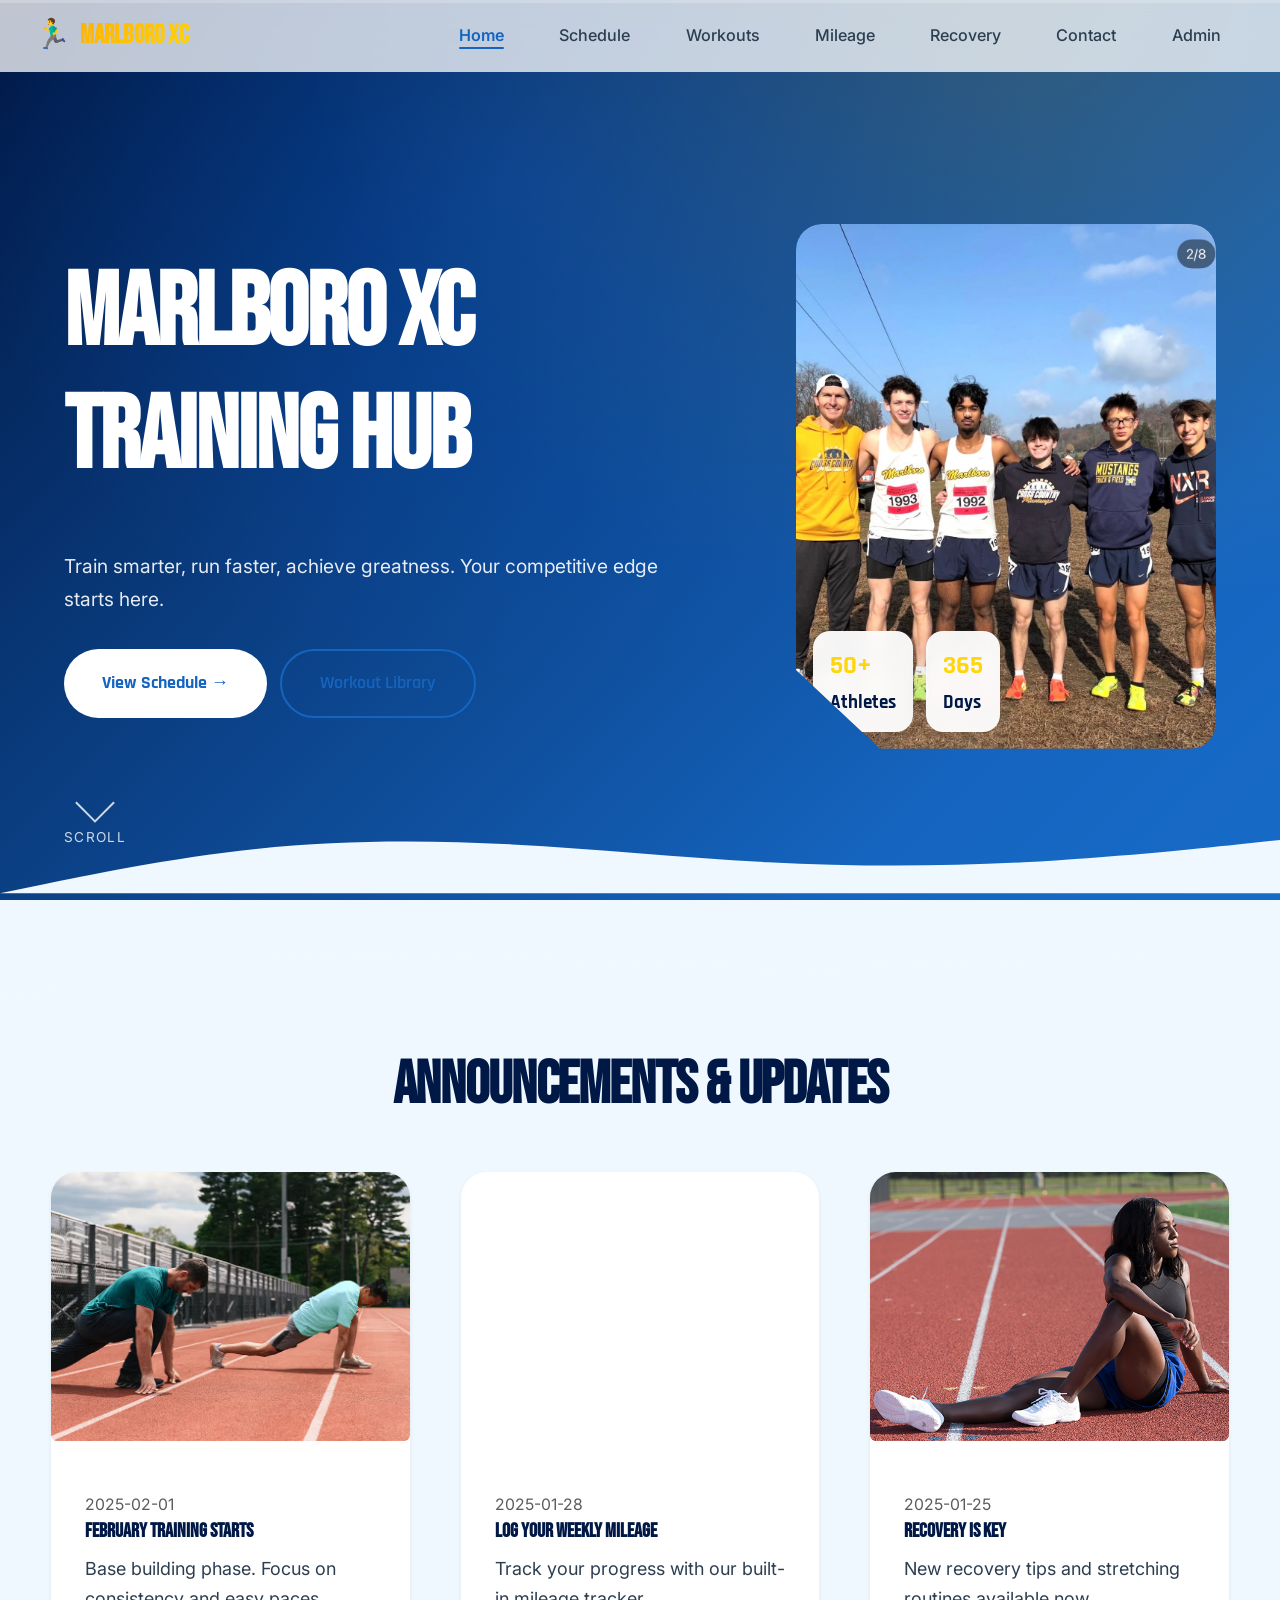
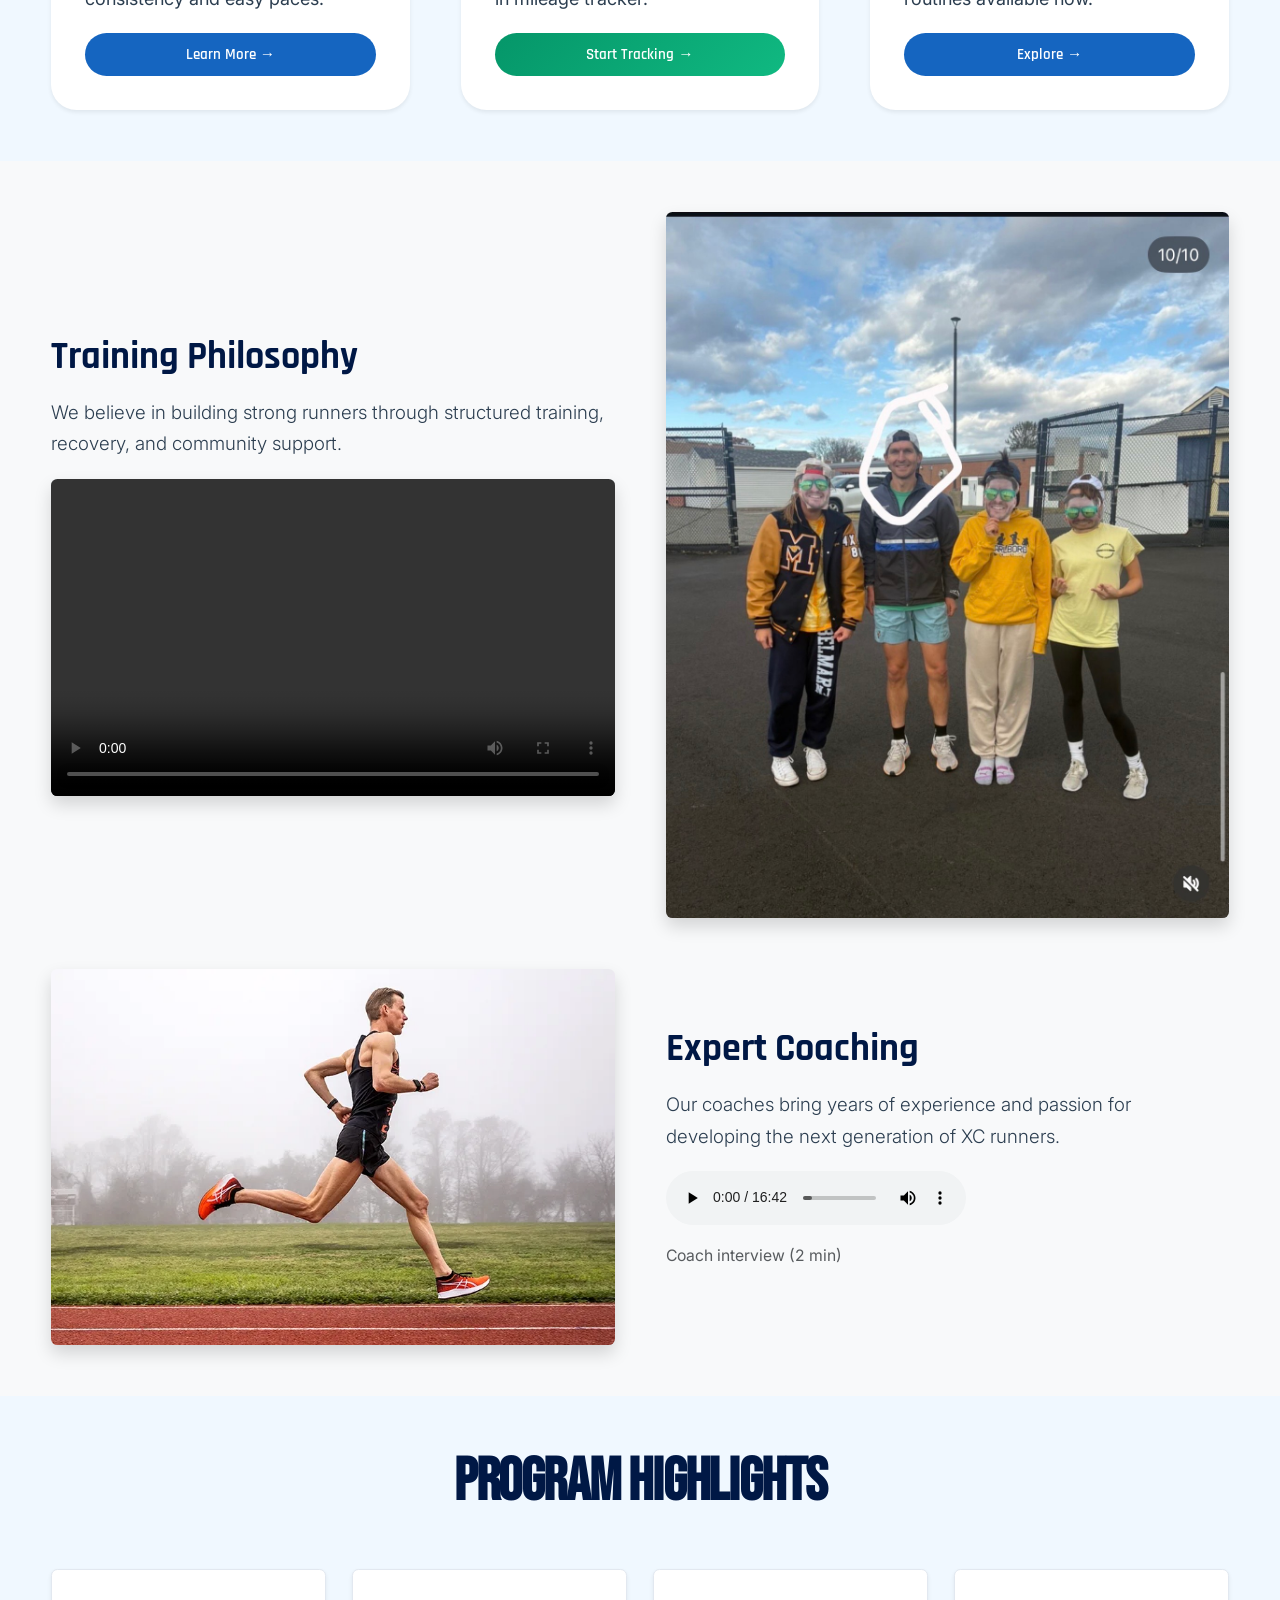
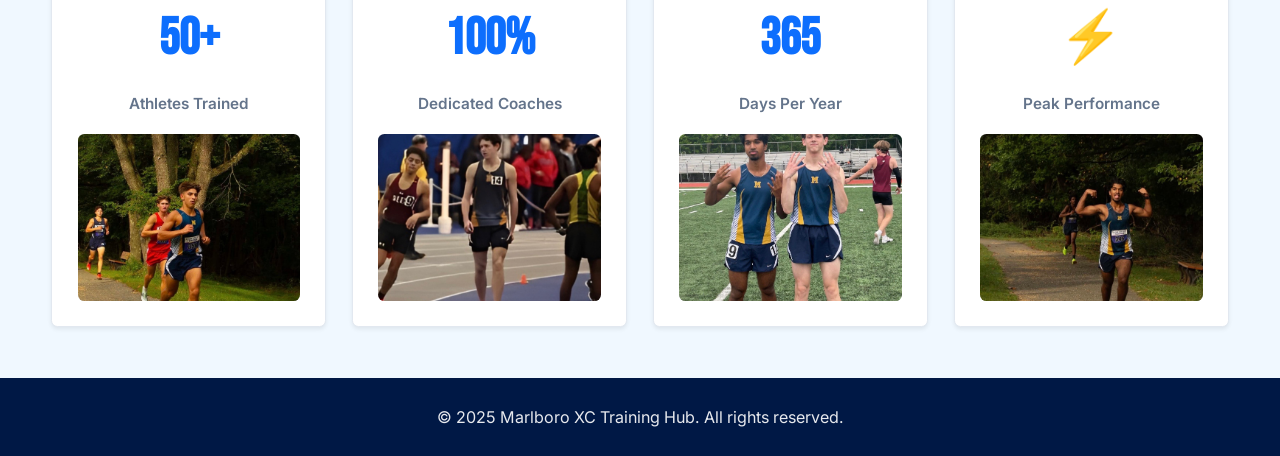
==== commit a2a2cab3: "Check site" ====
--- a/index.html
+++ b/index.html
@@ -155,7 +155,7 @@
             <p class="lead">Our coaches bring years of experience and passion for developing the next generation of XC runners.</p>
             <div class="audio-player mb-3">
               <audio controls>
-                <source src="audios/EPIC Workout Motivation  Best David Goggins Compilation Ever.mp3" type="audio/mpeg">
+                <source src="audios/17 Minutes of David Goggins Telling You The Truth.mp3" type="audio/mpeg">
               </audio>
               <small class="text-muted d-block mt-2">Coach interview (2 min)</small>
             </div>
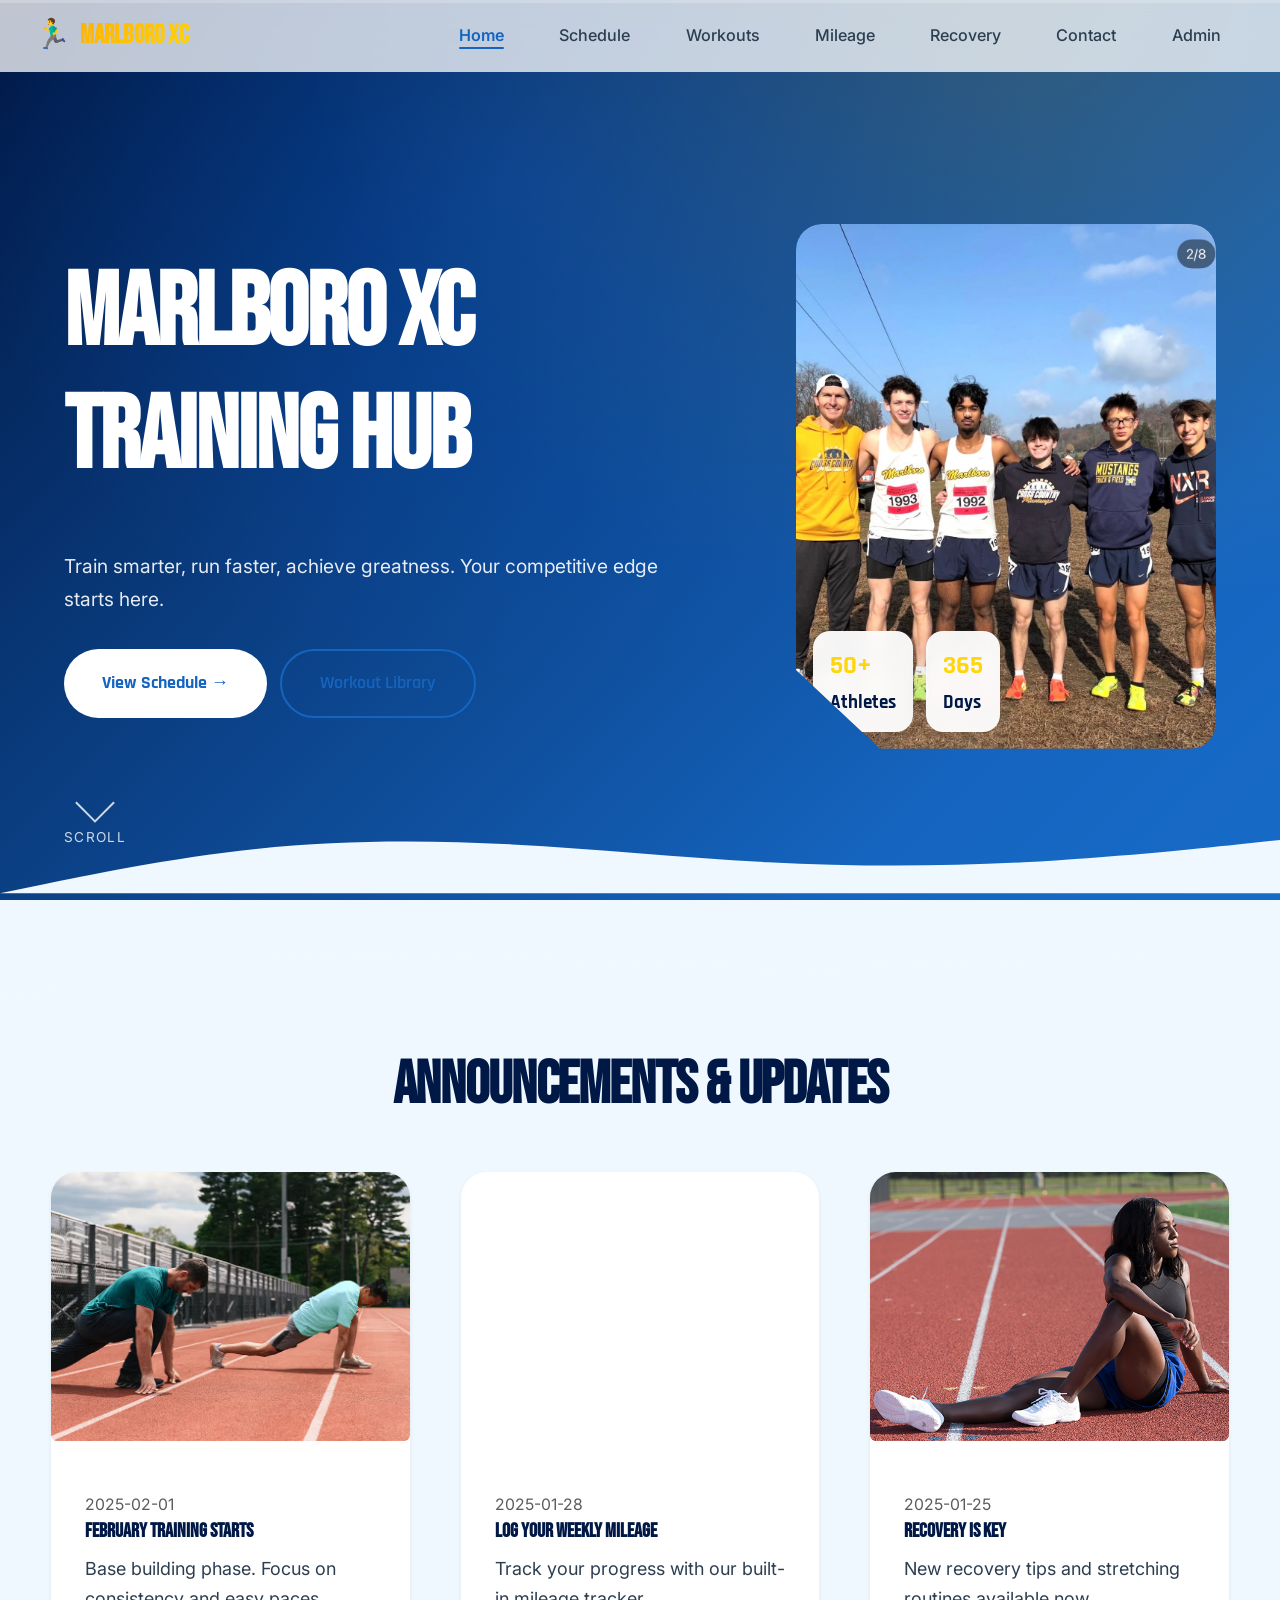
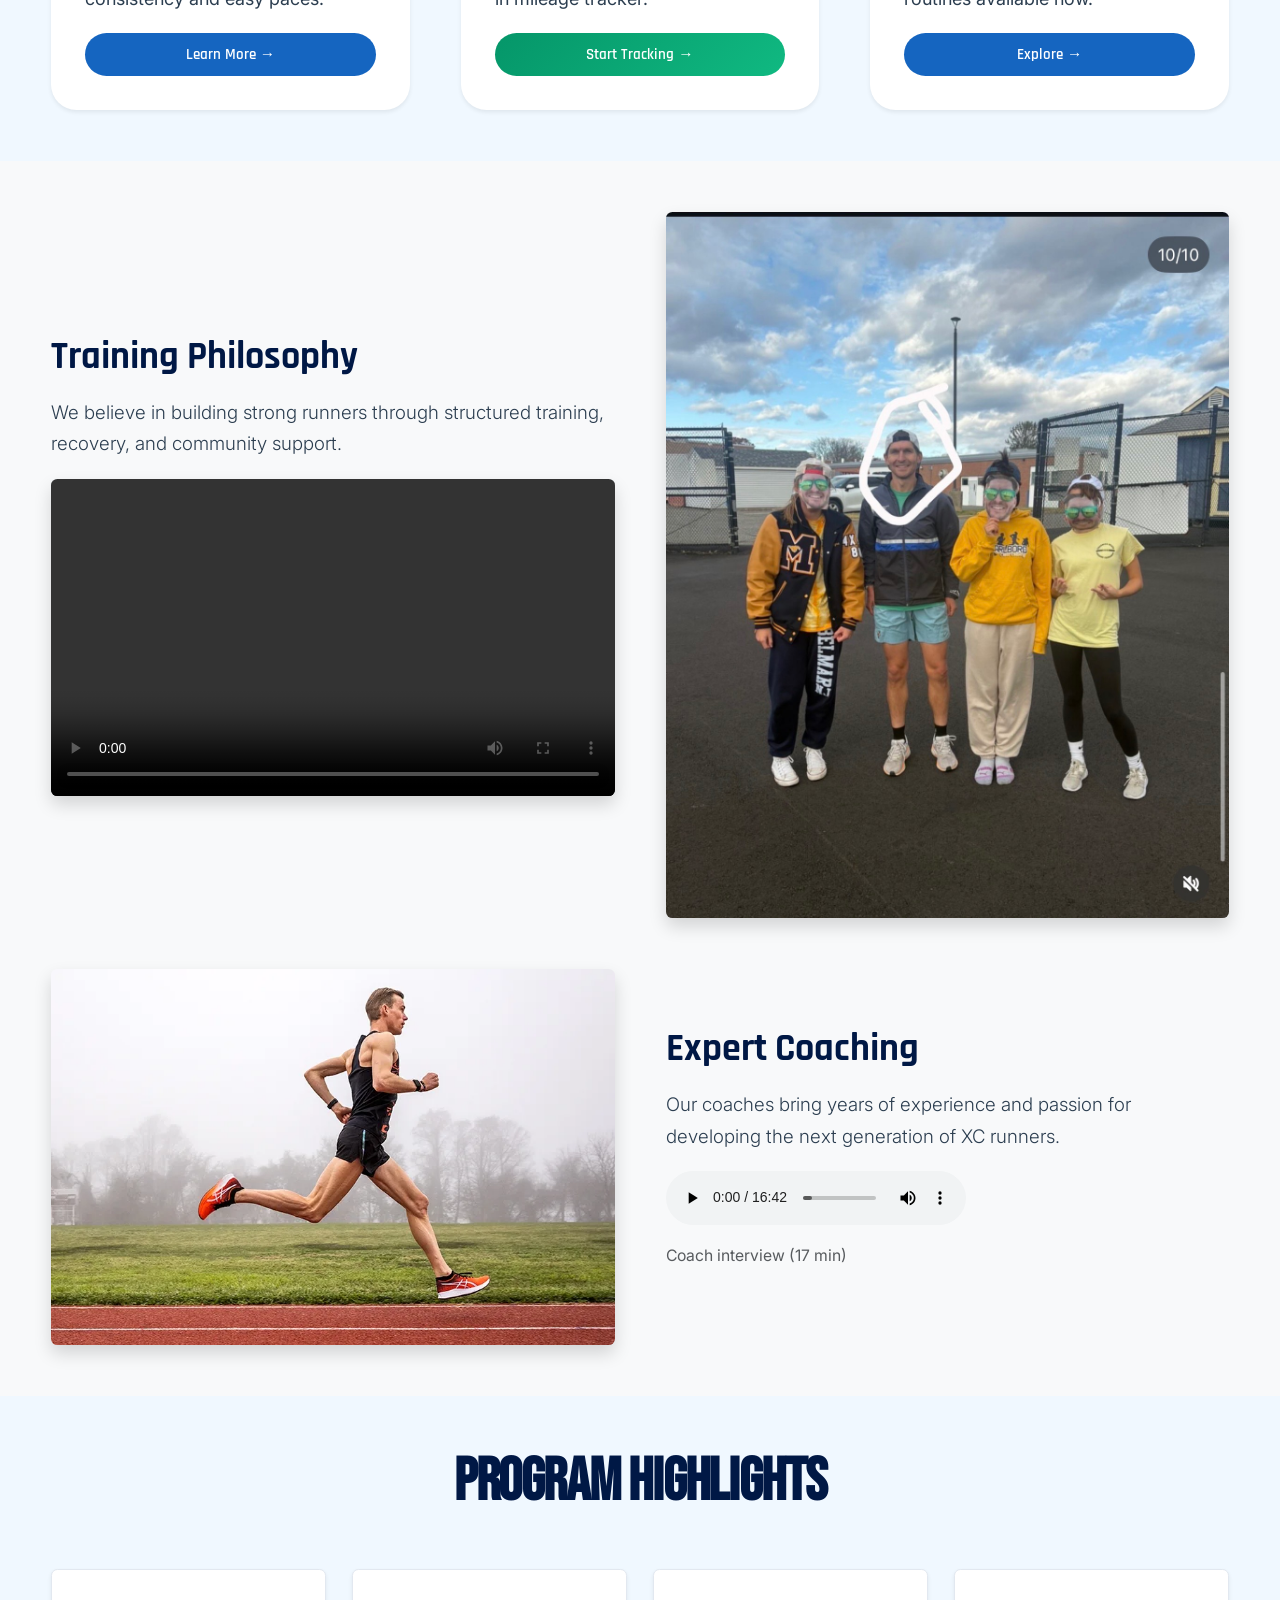
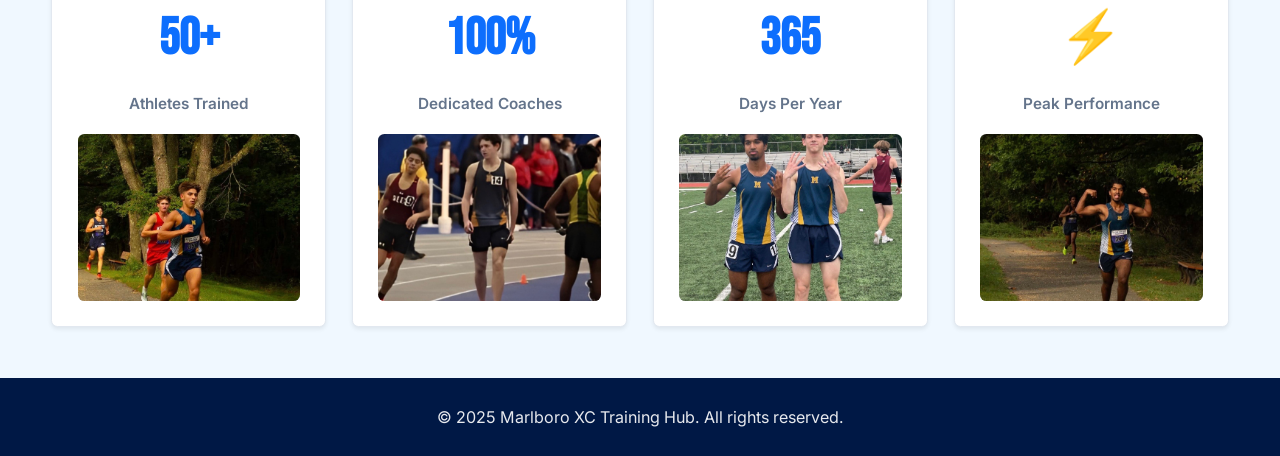
==== commit 4b20adbb: "Fixed lengths" ====
--- a/index.html
+++ b/index.html
@@ -157,7 +157,7 @@
               <audio controls>
                 <source src="audios/17 Minutes of David Goggins Telling You The Truth.mp3" type="audio/mpeg">
               </audio>
-              <small class="text-muted d-block mt-2">Coach interview (2 min)</small>
+              <small class="text-muted d-block mt-2">Coach interview (17 min)</small>
             </div>
           </div>
         </div>
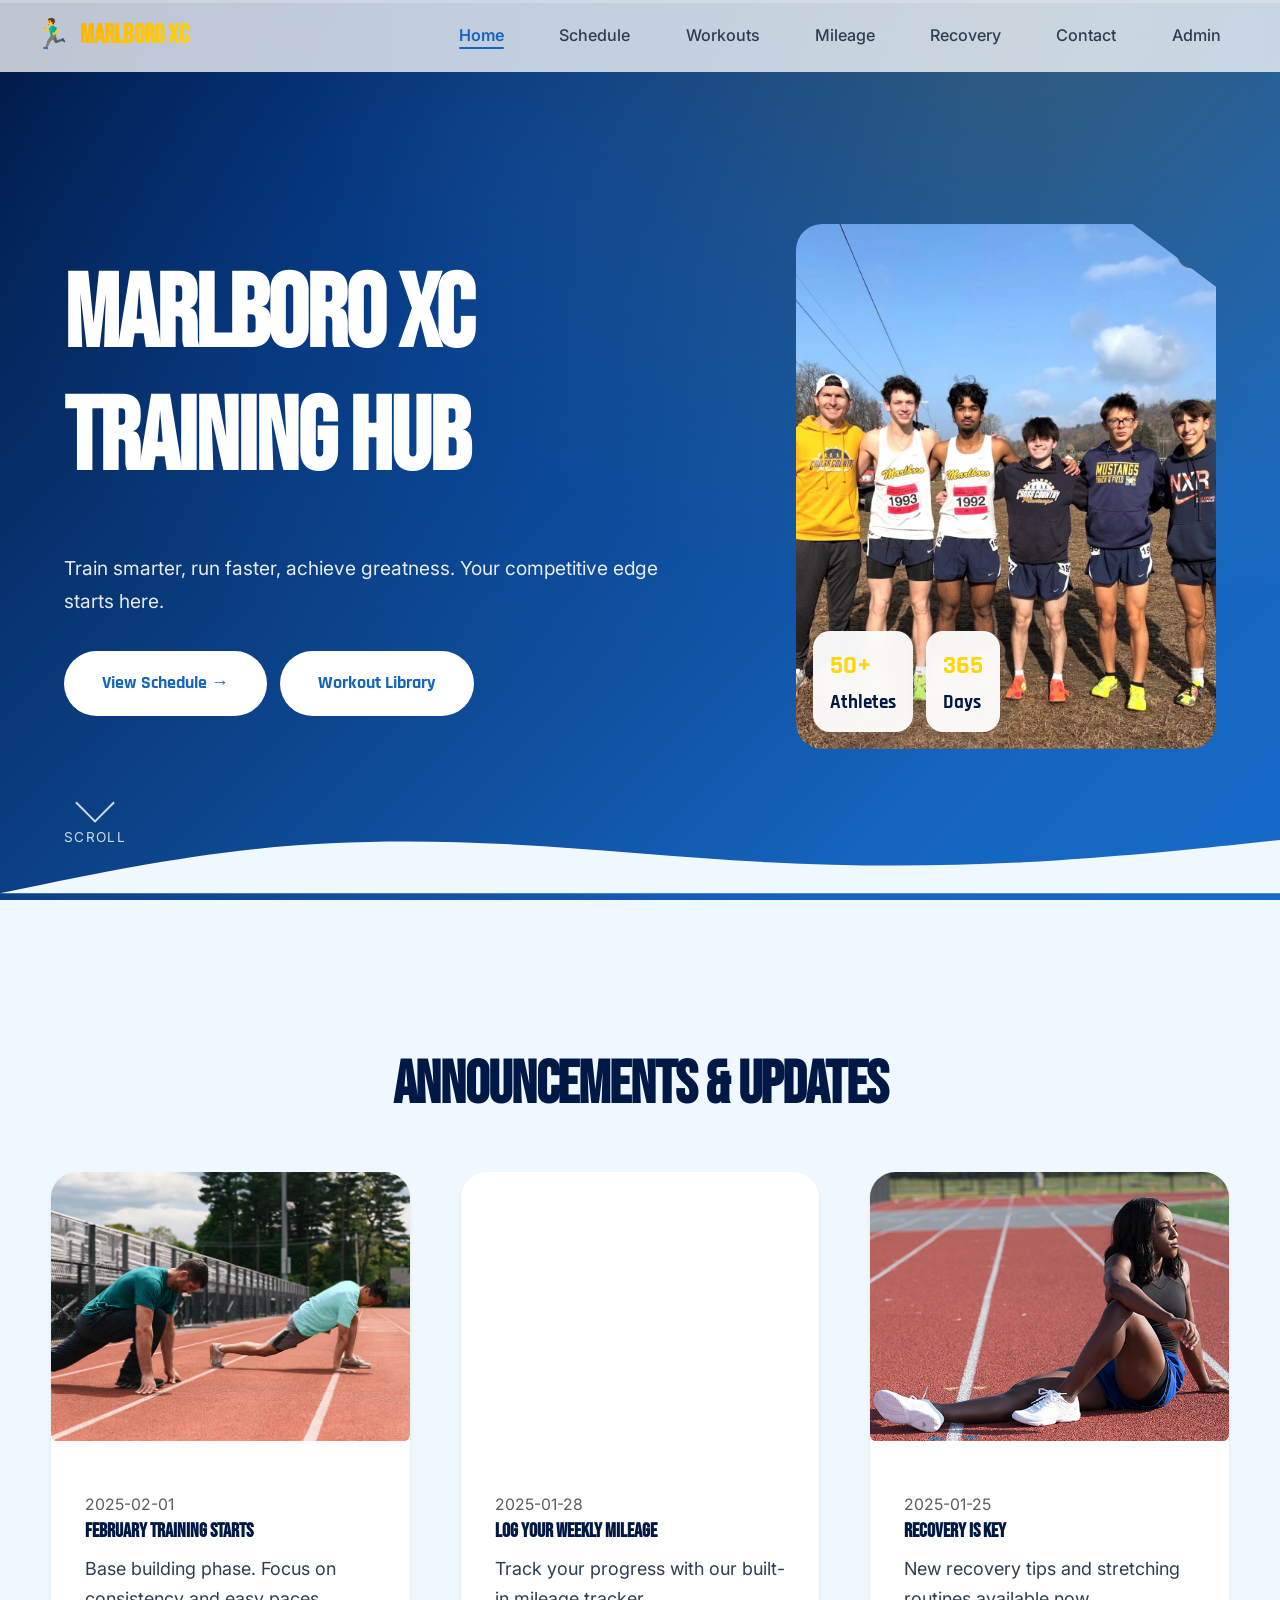
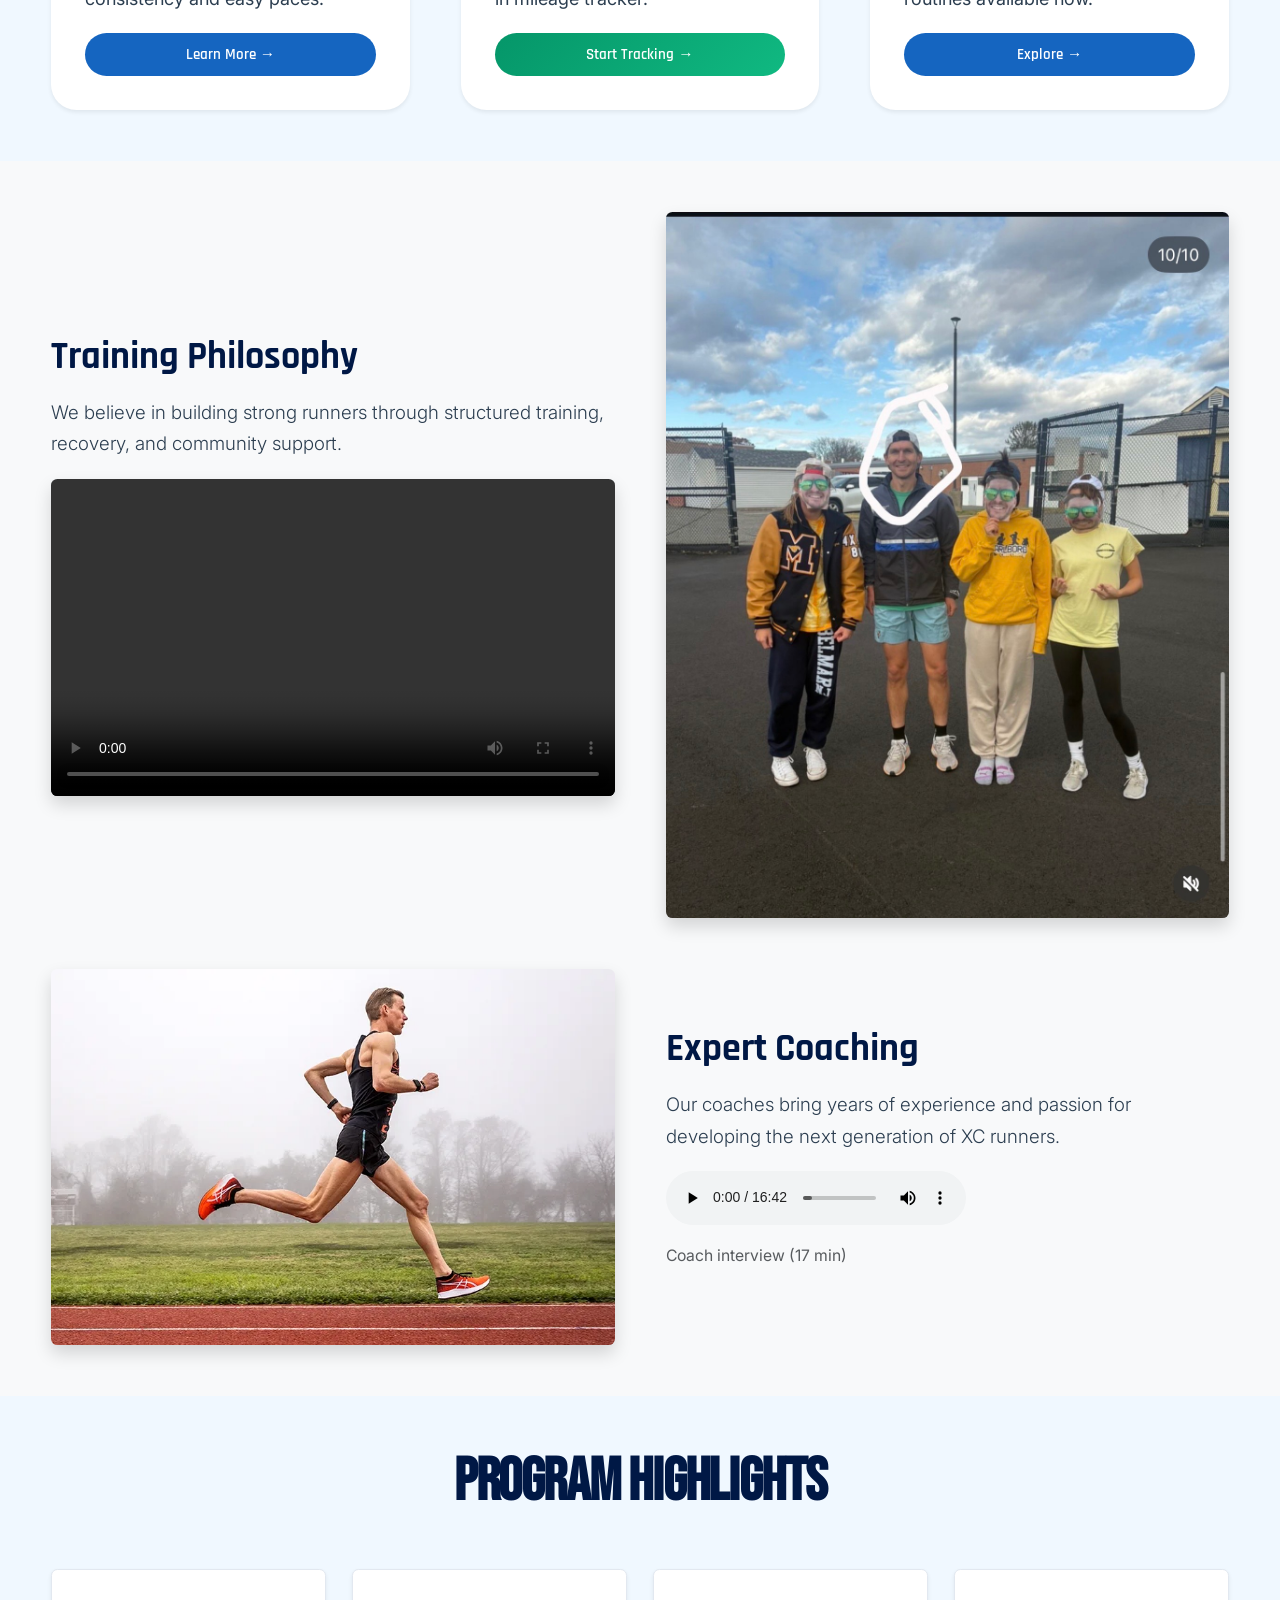
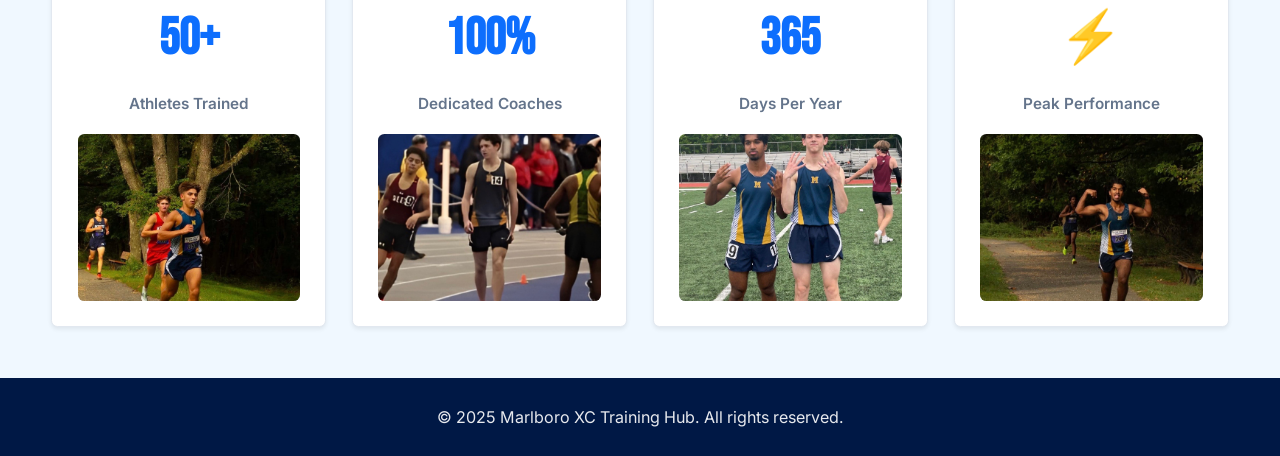
==== commit a28ec748: "fixed cut off" ====
--- a/index.html
+++ b/index.html
@@ -57,7 +57,7 @@
             <p class="hero__tagline">Train smarter, run faster, achieve greatness. Your competitive edge starts here.</p>
             <div class="hero__btns">
               <a href="schedule.html" class="btn btn-light btn-lg fw-bold">View Schedule →</a>
-              <a href="workouts.html" class="btn btn-outline-primary btn-lg">Workout Library</a>
+              <a href="workouts.html" class="btn btn-light btn-lg fw-bold">Workout Library</a>
             </div>
           </div>
         </div>
--- a/style.css
+++ b/style.css
@@ -502,7 +502,8 @@
   aspect-ratio: 4/5;
   border-radius: var(--radius-2xl);
   overflow: hidden;
-  clip-path: polygon(0 0, 100% 0, 100% 100%, 20% 100%, 0 85%);
+  /* Keep the bottom-left area intact for floating stats; cut top-right instead */
+  clip-path: polygon(0 0, 80% 0, 100% 12%, 100% 100%, 0 100%);
   box-shadow: var(--shadow-xl);
 }
 
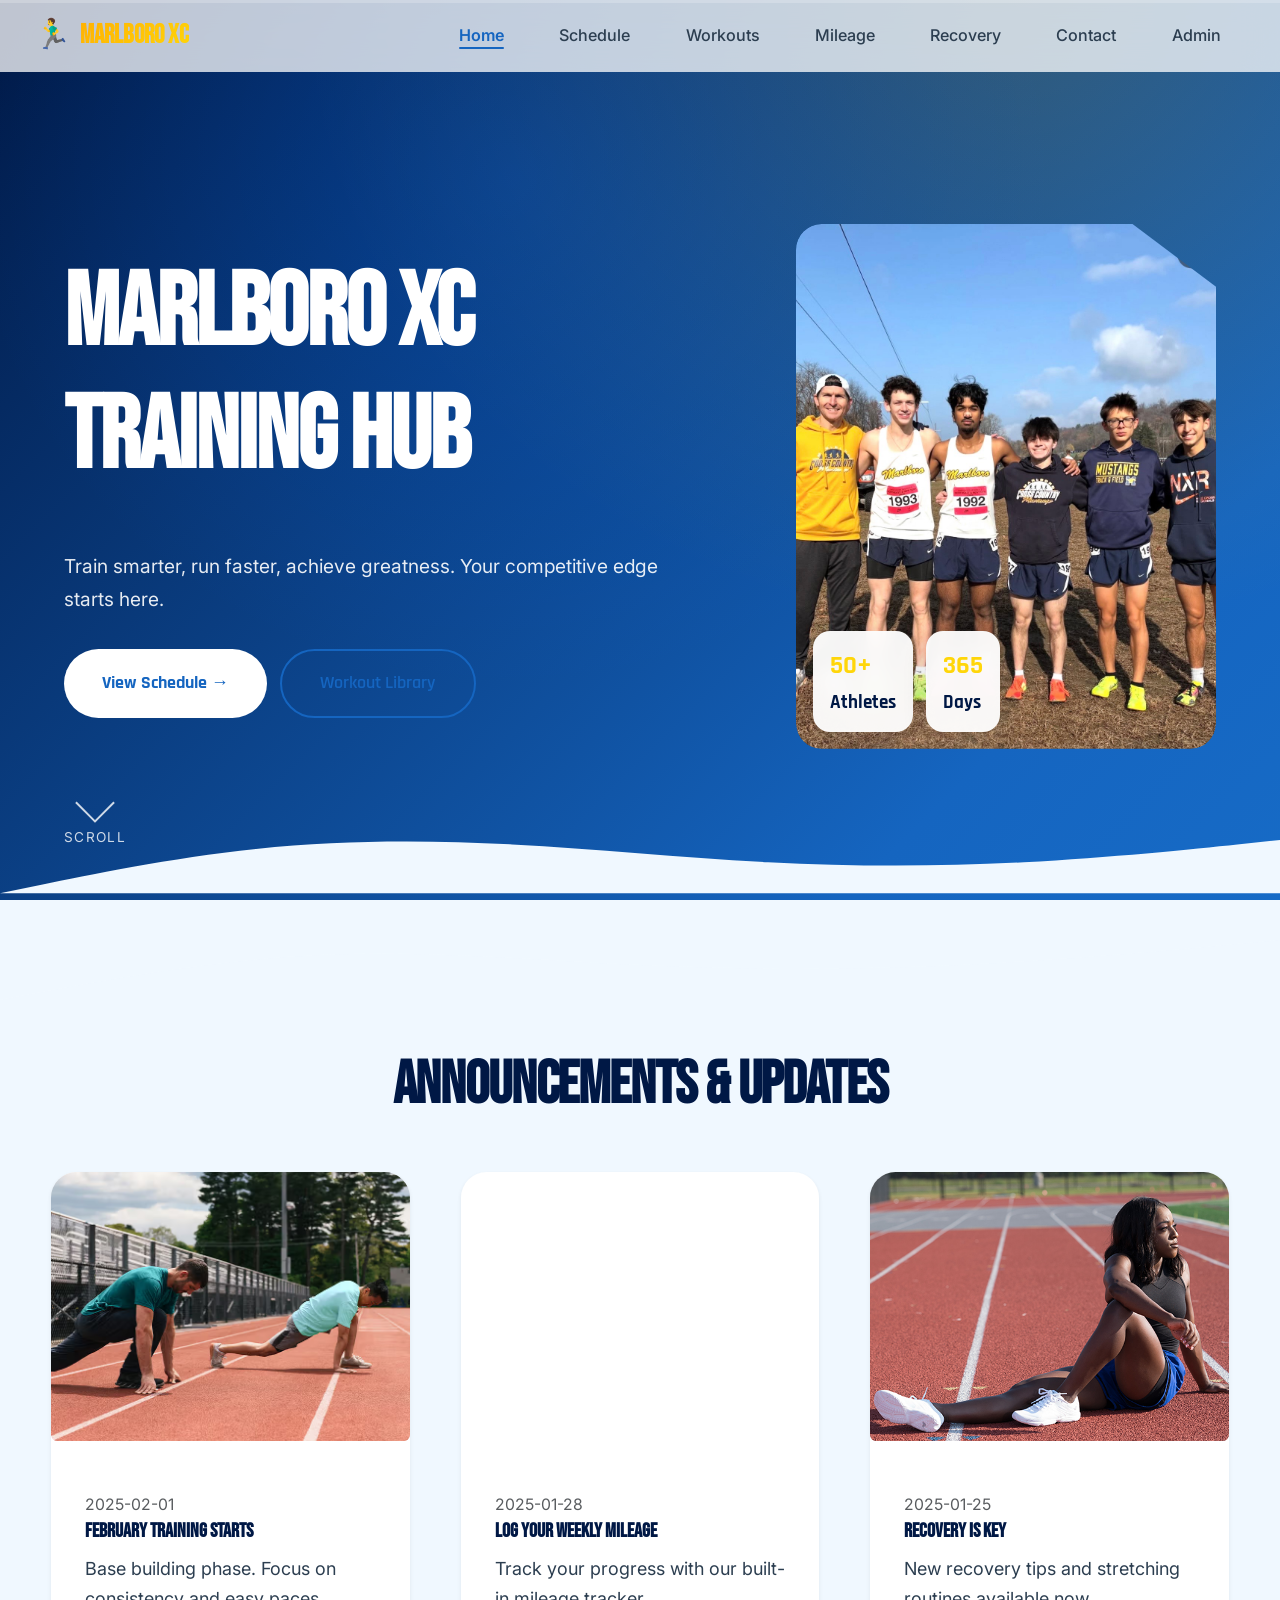
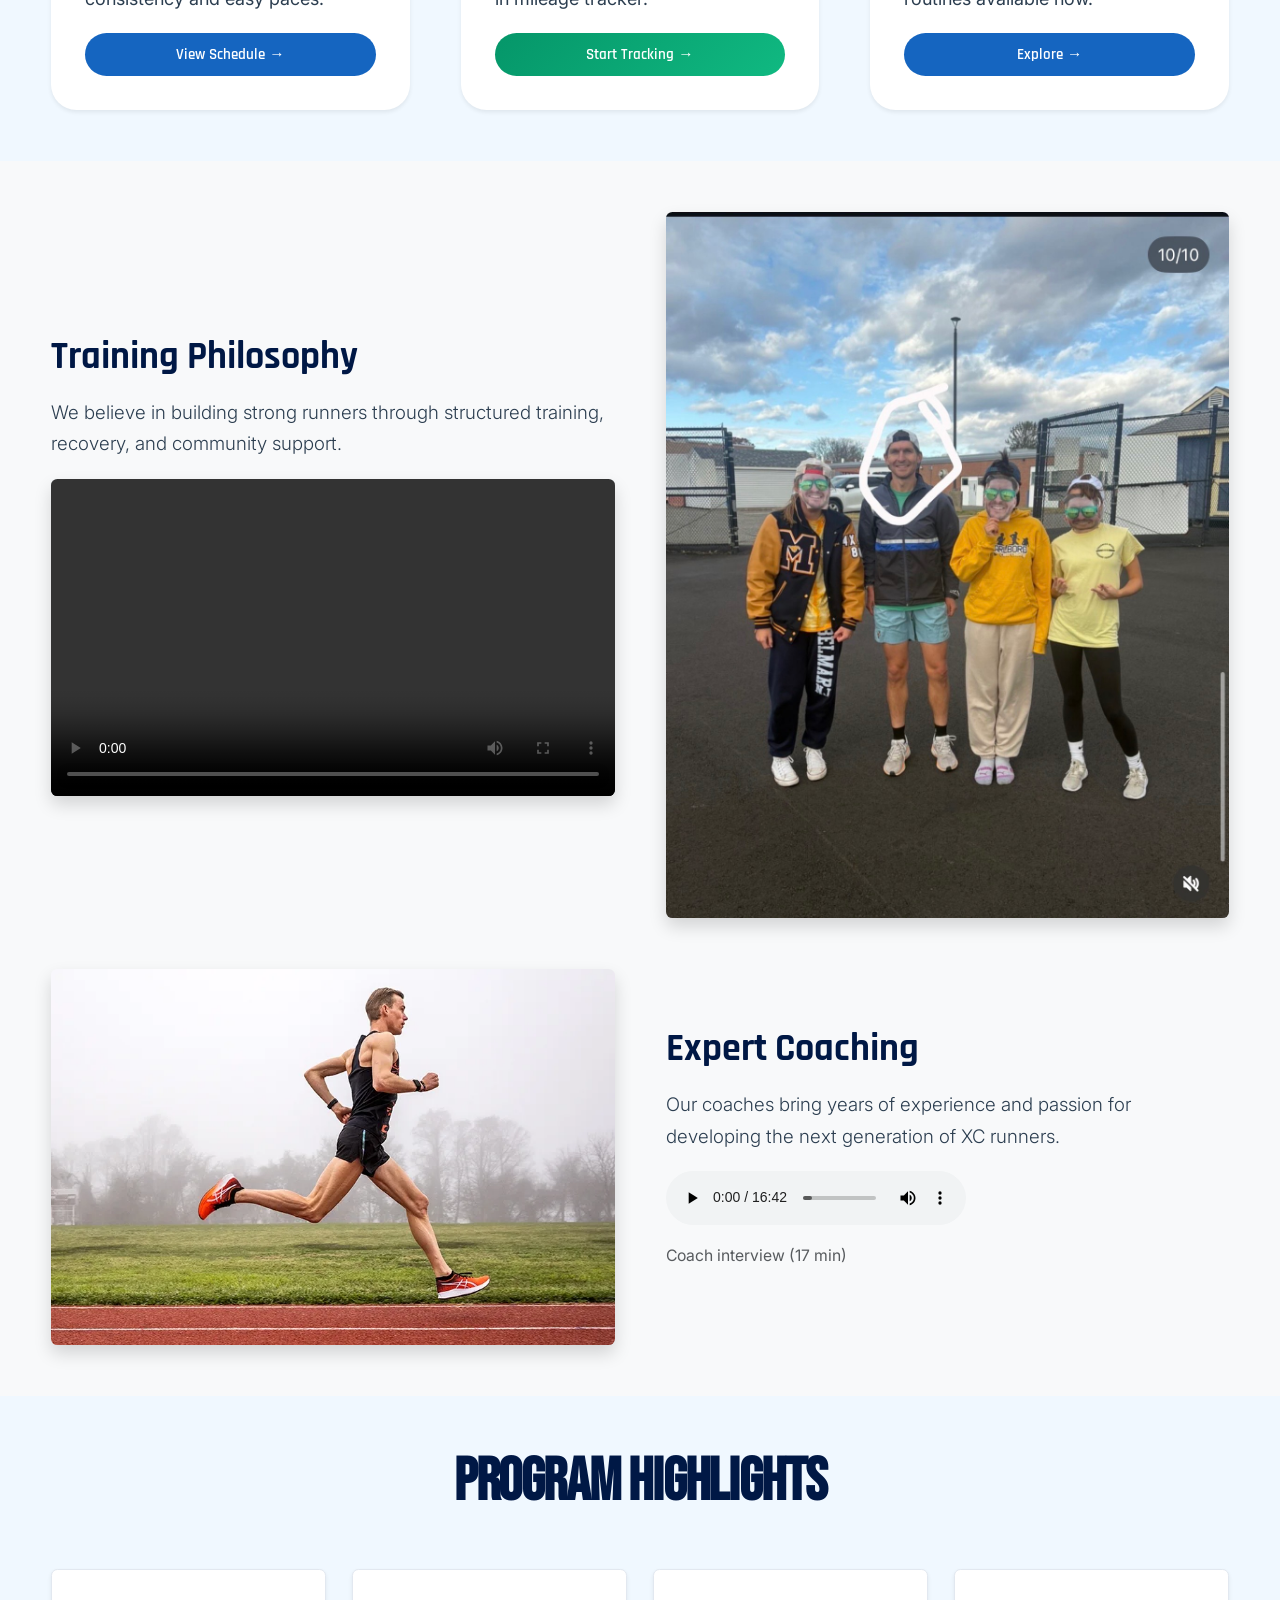
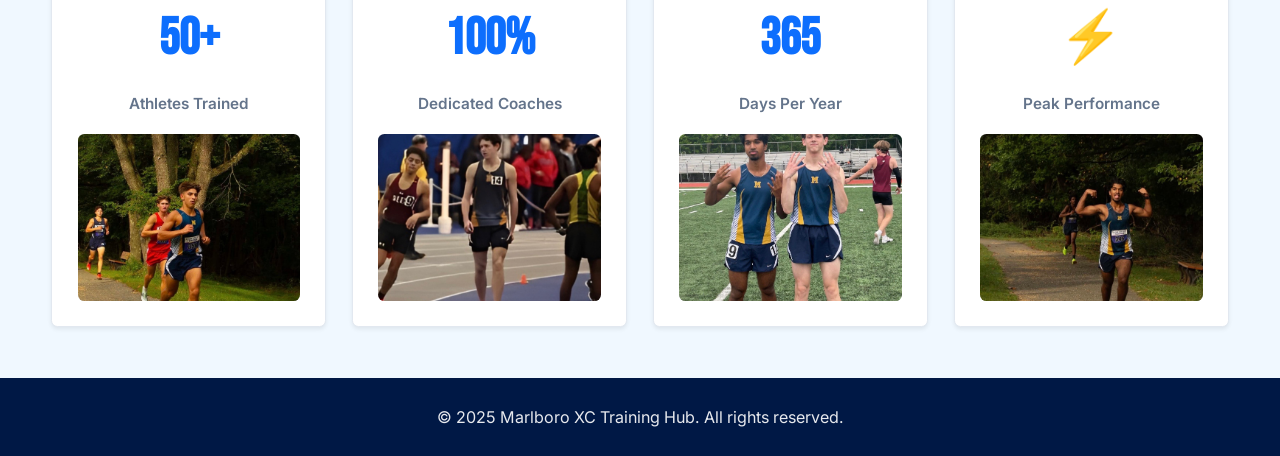
==== commit 1fc0eeb1: "fixed links" ====
--- a/index.html
+++ b/index.html
@@ -57,7 +57,7 @@
             <p class="hero__tagline">Train smarter, run faster, achieve greatness. Your competitive edge starts here.</p>
             <div class="hero__btns">
               <a href="schedule.html" class="btn btn-light btn-lg fw-bold">View Schedule →</a>
-              <a href="workouts.html" class="btn btn-light btn-lg fw-bold">Workout Library</a>
+              <a href="workouts.html" class="btn btn-outline-primary btn-lg">Workout Library</a>
             </div>
           </div>
         </div>
@@ -96,7 +96,7 @@
               <small class="text-muted">2025-02-01</small>
               <h5>February Training Starts</h5>
               <p>Base building phase. Focus on consistency and easy paces.</p>
-              <a href="#" class="btn btn-sm btn-primary">Learn More →</a>
+              <a href="schedule.html" class="btn btn-sm btn-primary">View Schedule →</a>
             </div>
           </div>
 
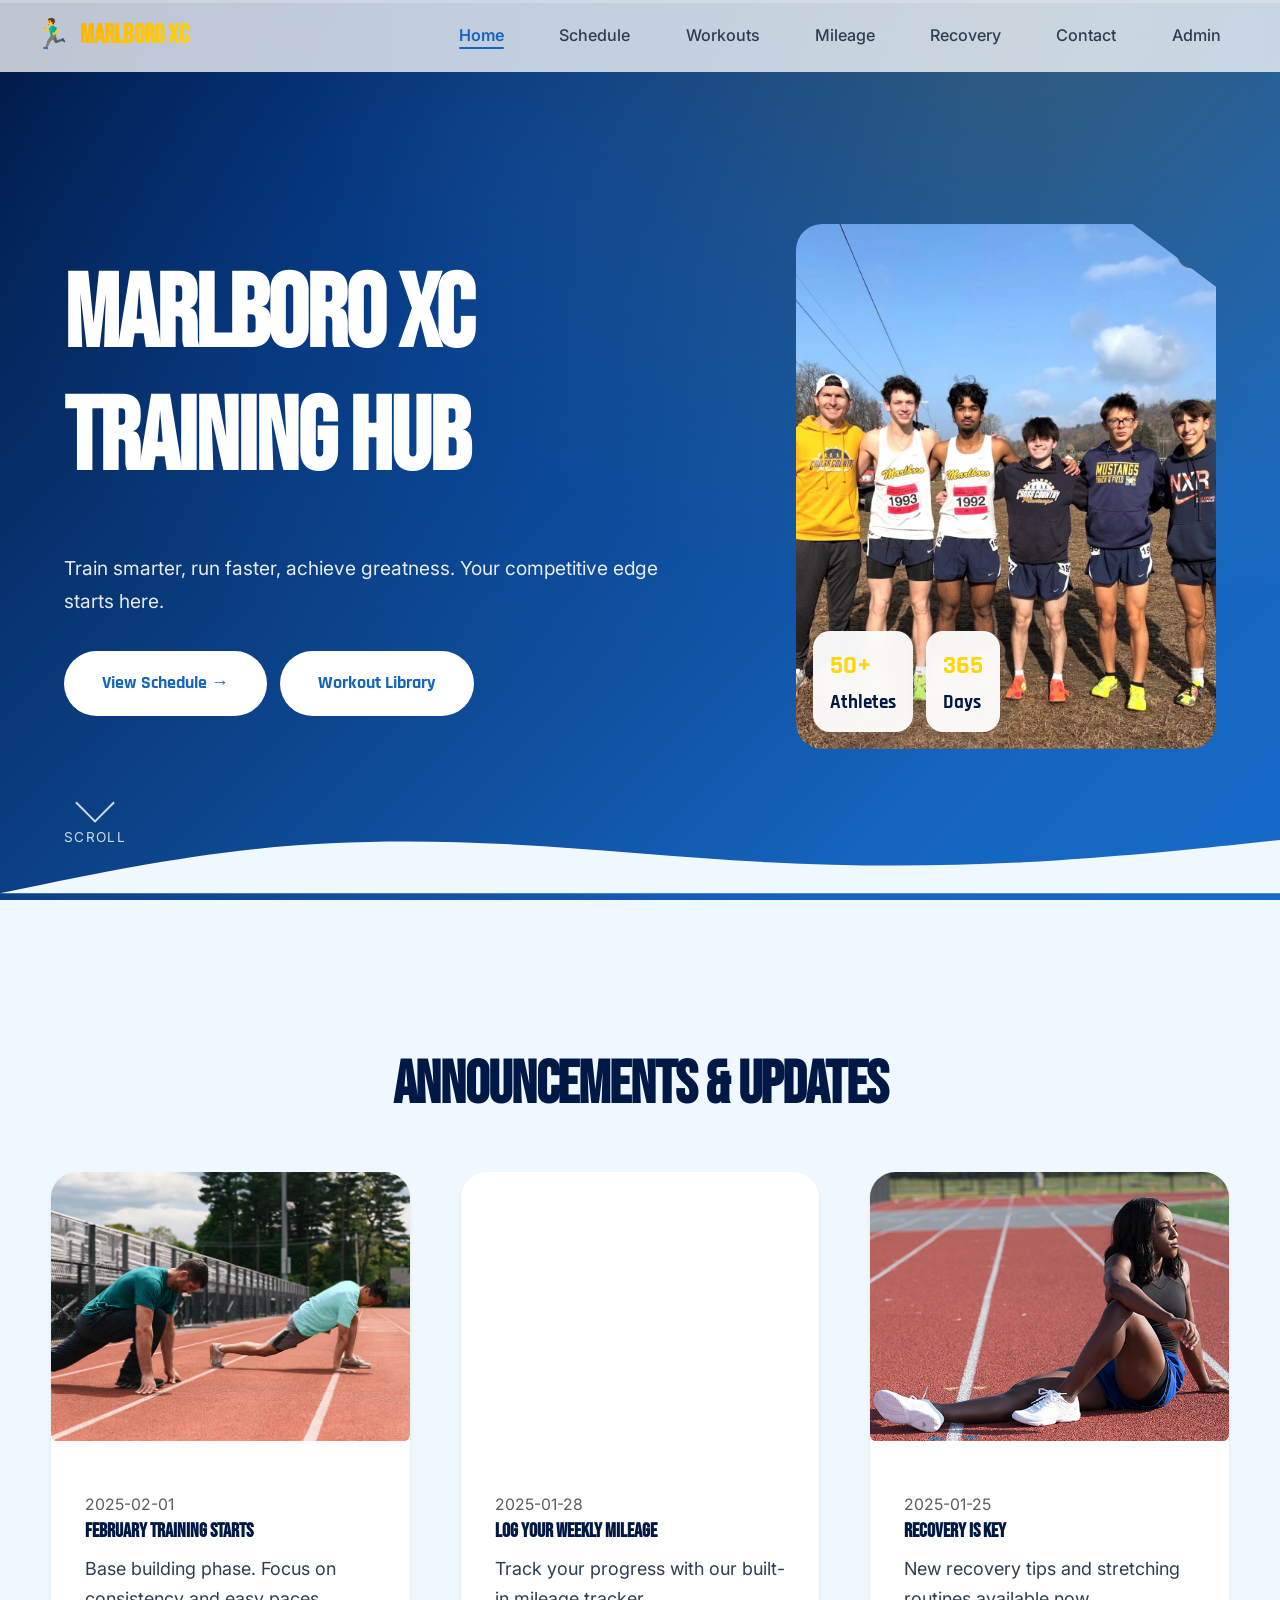
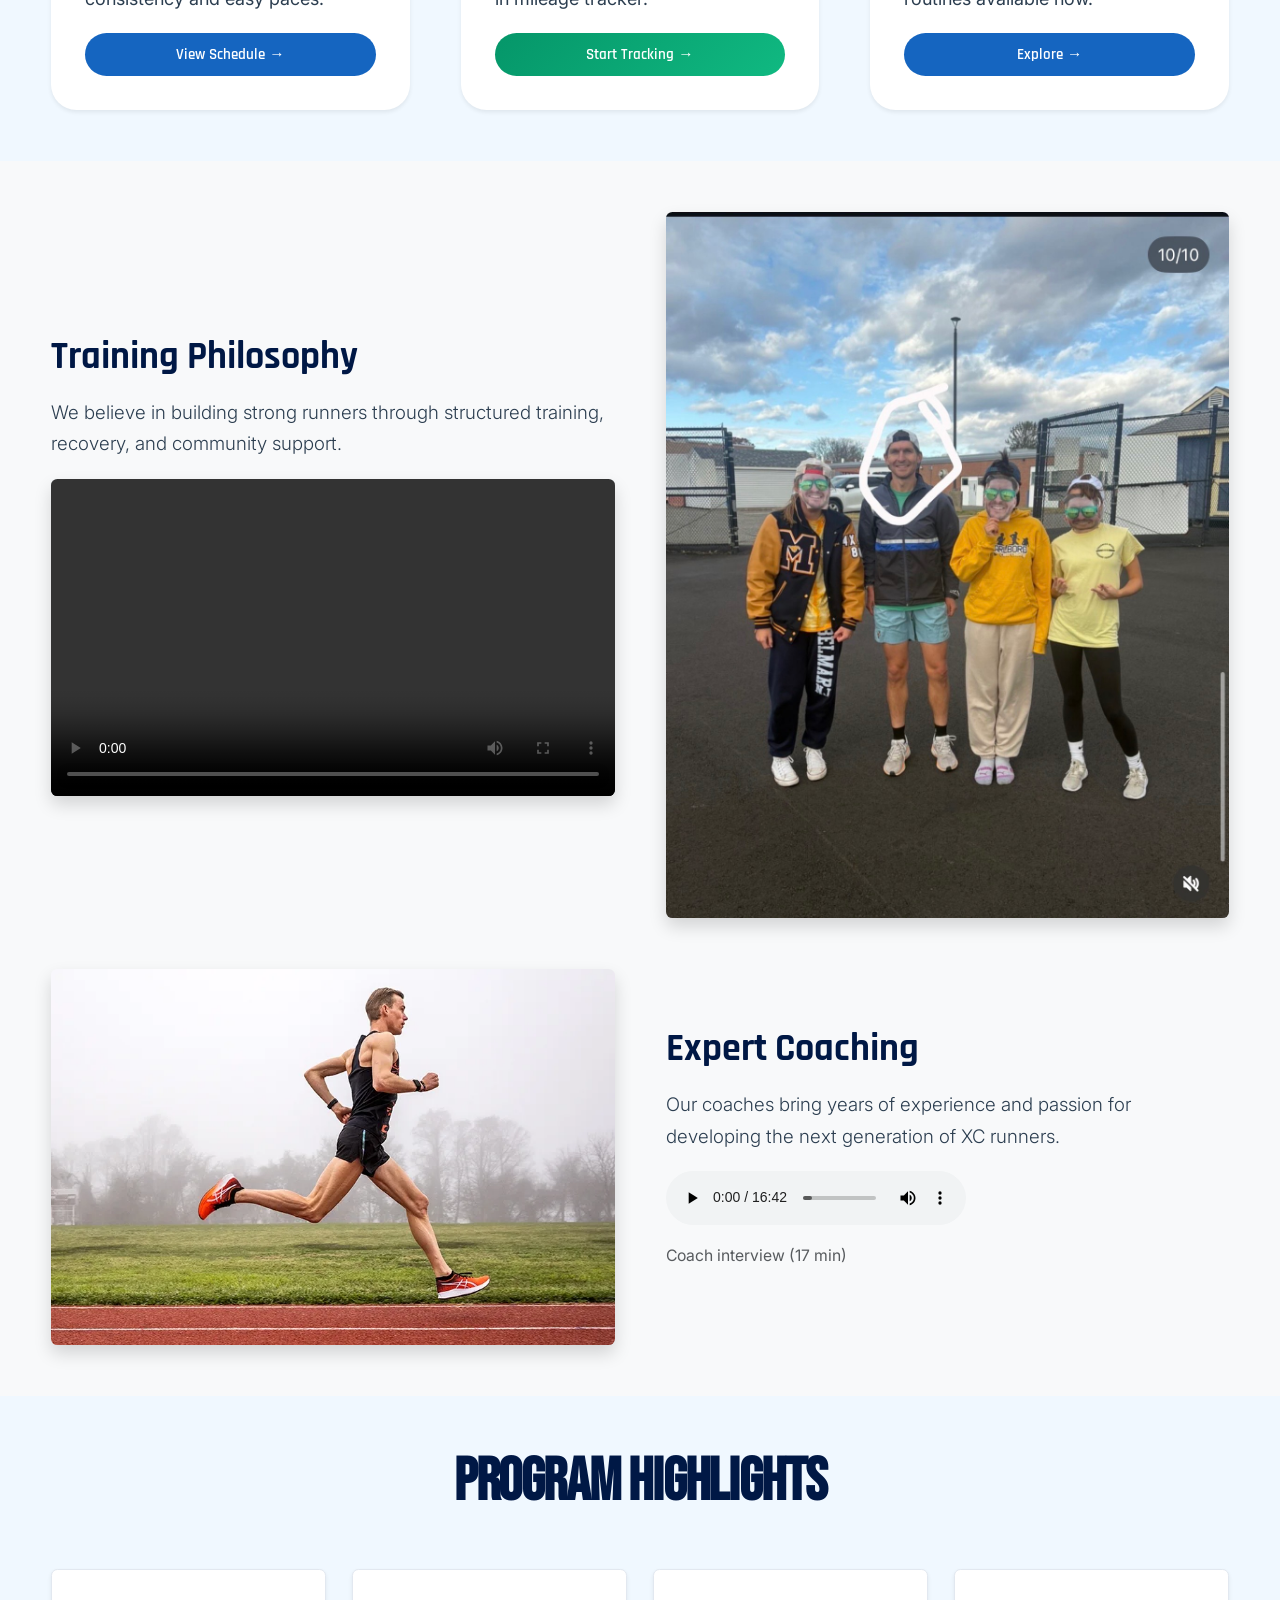
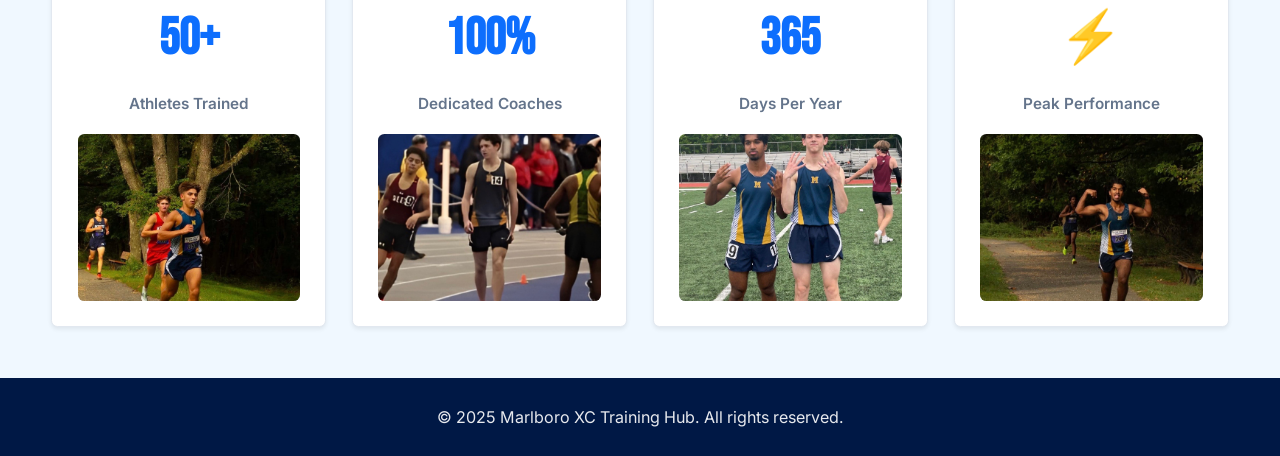
==== commit e9bf2d1e: "Merge remote main branch - reconcile divergent histories" ====
--- a/index.html
+++ b/index.html
@@ -57,7 +57,7 @@
             <p class="hero__tagline">Train smarter, run faster, achieve greatness. Your competitive edge starts here.</p>
             <div class="hero__btns">
               <a href="schedule.html" class="btn btn-light btn-lg fw-bold">View Schedule →</a>
-              <a href="workouts.html" class="btn btn-outline-primary btn-lg">Workout Library</a>
+              <a href="workouts.html" class="btn btn-light btn-lg fw-bold">Workout Library</a>
             </div>
           </div>
         </div>
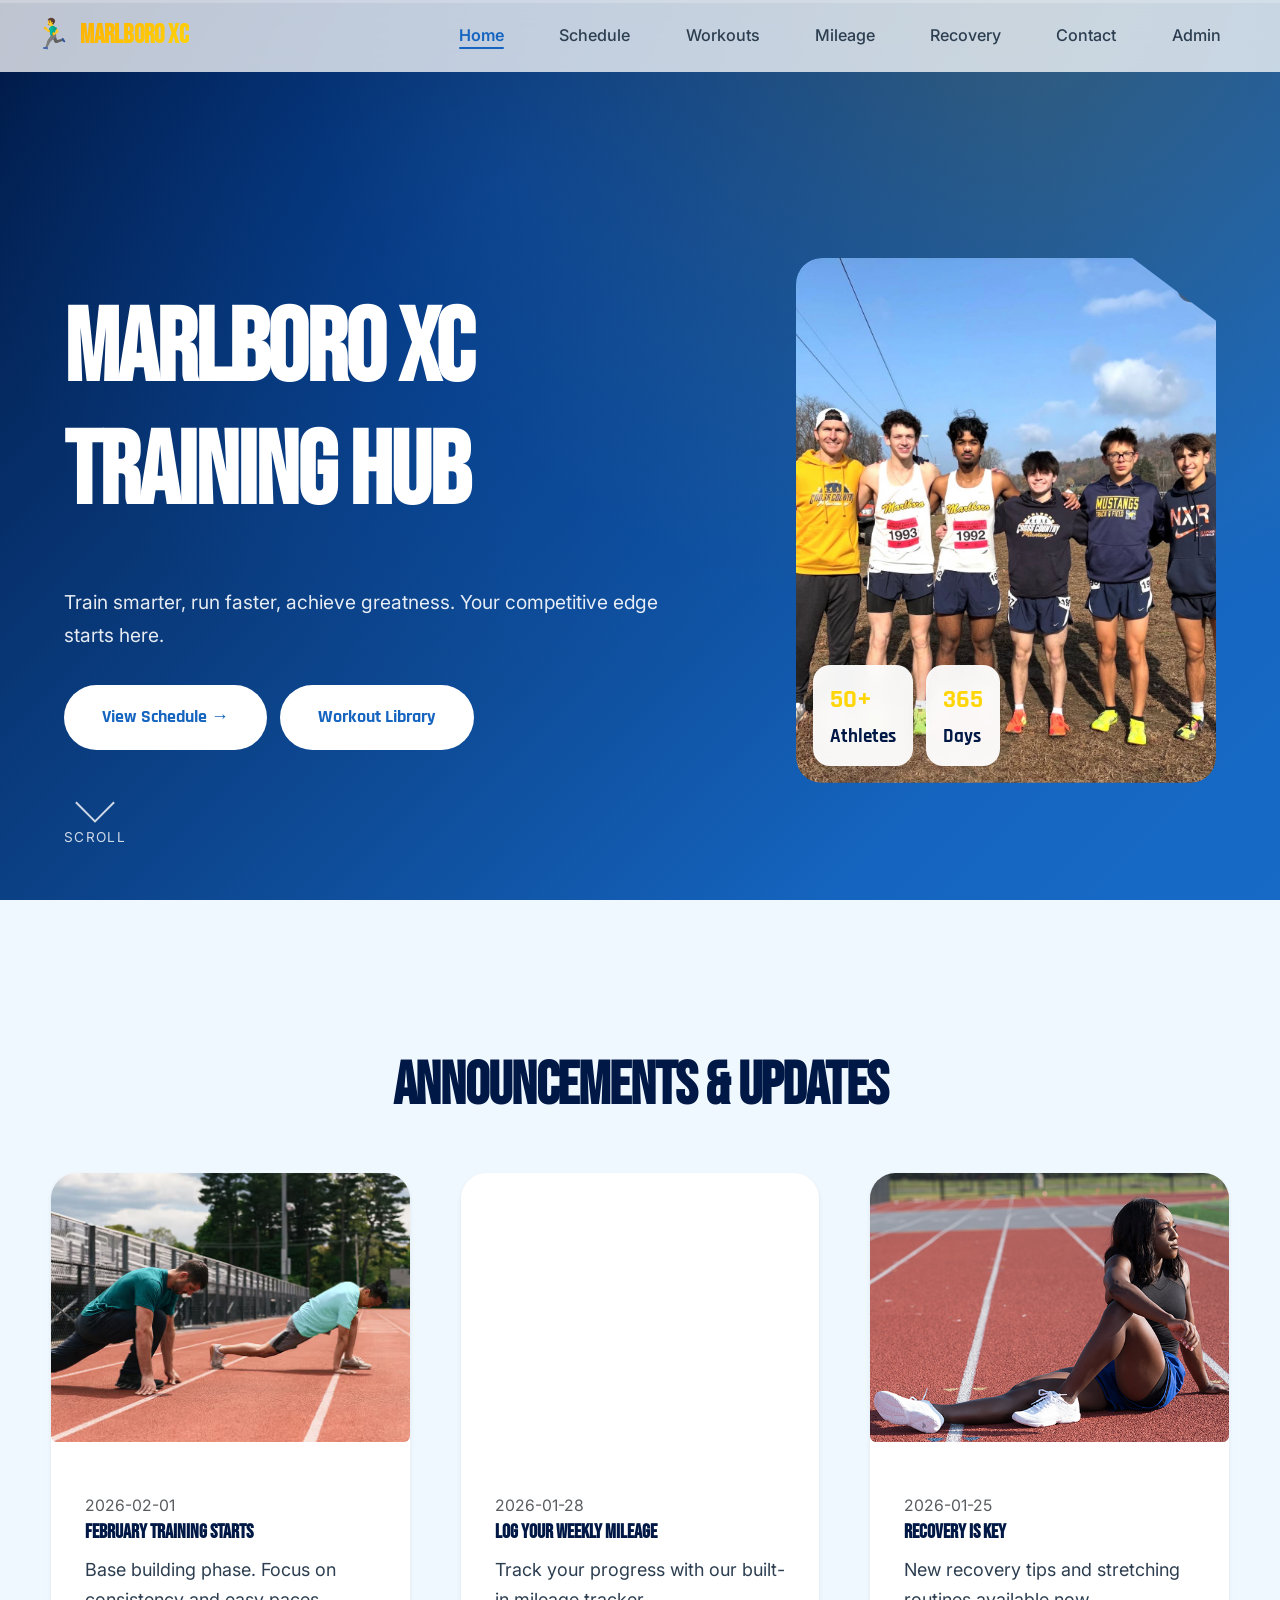
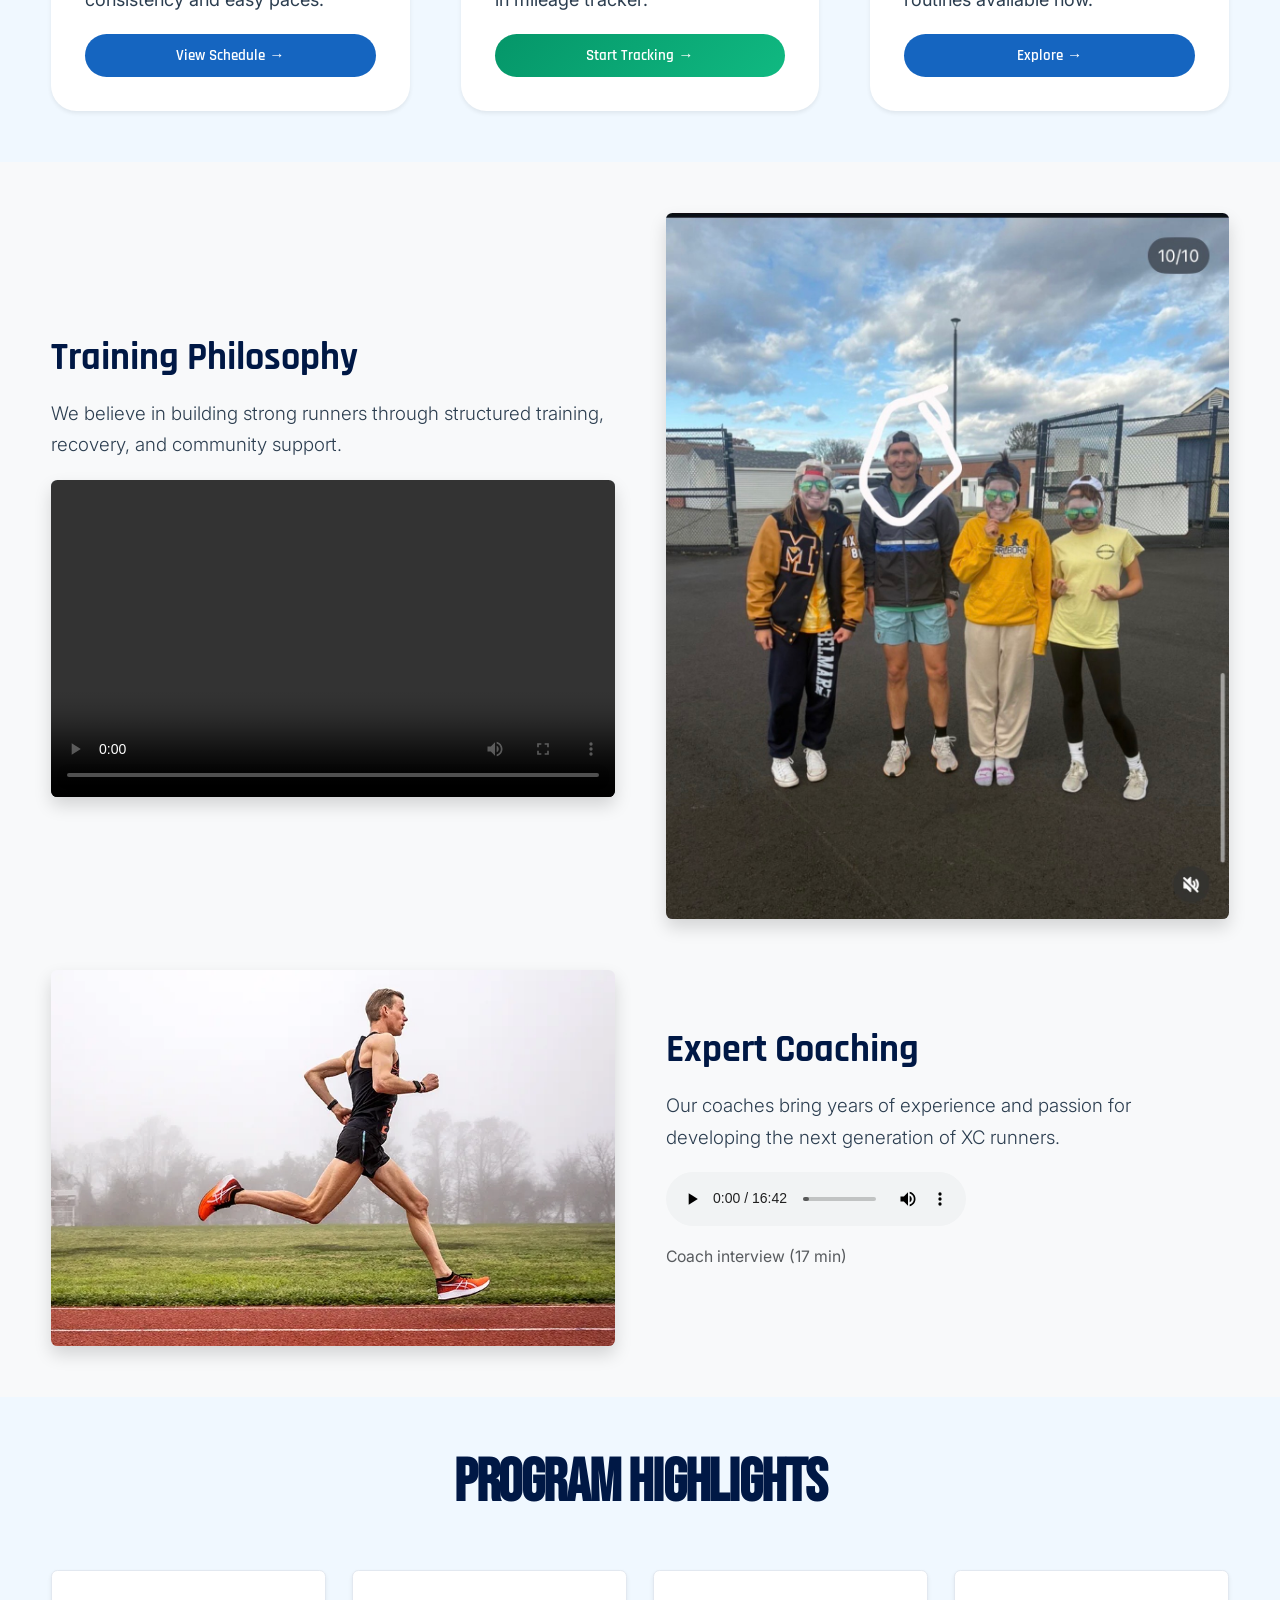
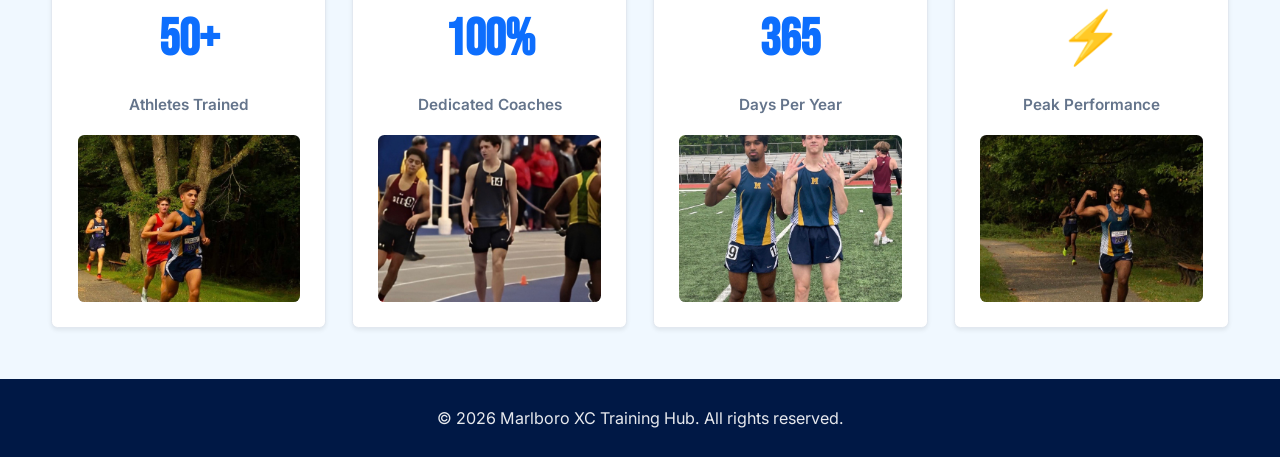
==== commit fcc37a0e: "Changed to 2026" ====
--- a/index.html
+++ b/index.html
@@ -93,7 +93,7 @@
               <img src="imgs/stretch3.avif" alt="February Training" class="w-100 h-100 object-fit-cover rounded" loading="lazy">
             </div>
             <div class="card-body">
-              <small class="text-muted">2025-02-01</small>
+              <small class="text-muted">2026-02-01</small>
               <h5>February Training Starts</h5>
               <p>Base building phase. Focus on consistency and easy paces.</p>
               <a href="schedule.html" class="btn btn-sm btn-primary">View Schedule →</a>
@@ -107,7 +107,7 @@
               </video>
             </div>
             <div class="card-body">
-              <small class="text-muted">2025-01-28</small>
+              <small class="text-muted">2026-01-28</small>
               <h5>Log Your Weekly Mileage</h5>
               <p>Track your progress with our built-in mileage tracker.</p>
               <a href="mileage.html" class="btn btn-sm btn-success">Start Tracking →</a>
@@ -119,7 +119,7 @@
               <img src="imgs/stretch2.jpg" alt="Recovery" class="w-100 h-100 object-fit-cover rounded" loading="lazy">
             </div>
             <div class="card-body">
-              <small class="text-muted">2025-01-25</small>
+              <small class="text-muted">2026-01-25</small>
               <h5>Recovery is Key</h5>
               <p>New recovery tips and stretching routines available now.</p>
               <a href="recovery.html" class="btn btn-sm btn-primary">Explore →</a>
@@ -211,7 +211,7 @@
 
   <footer class="site-footer text-center py-4">
     <div class="container">
-      <p class="mb-0">&copy; 2025 Marlboro XC Training Hub. All rights reserved.</p>
+      <p class="mb-0">&copy; 2026 Marlboro XC Training Hub. All rights reserved.</p>
     </div>
   </footer>
 
--- a/style.css
+++ b/style.css
@@ -435,7 +435,8 @@
   background: var(--gradient-hero);
   background-size: 200% 200%;
   animation: gradientShift 20s ease infinite;
-  overflow: hidden;
+  overflow: visible;
+  padding-bottom: 0;
 }
 
 @keyframes gradientShift {
@@ -454,12 +455,11 @@
 .hero-section::after {
   content: '';
   position: absolute;
-  bottom: 0;
+  bottom: -1px;
   left: 0;
   right: 0;
-  height: 120px;
-  background: url("data:image/svg+xml,%3Csvg xmlns='http://www.w3.org/2000/svg' viewBox='0 0 1440 120'%3E%3Cpath fill='%23f0f8ff' d='M0 120L48 110C96 100 192 80 288 70C384 60 480 60 576 65C672 70 768 80 864 85C960 90 1056 90 1152 85C1248 80 1344 70 1392 65L1440 60V120H1392C1344 120 1248 120 1152 120C1056 120 960 120 864 120C768 120 672 120 576 120C480 120 384 120 288 120C192 120 96 120 48 120H0Z'/%3E%3C/svg%3E") no-repeat bottom center;
-  background-size: 100% 120px;
+  height: 0;
+  background: none;
   pointer-events: none;
 }
 
@@ -664,14 +664,16 @@
   width: 100%;
   line-height: 0;
   overflow: hidden;
-  margin-bottom: -1px;
+  margin: 0;
+  padding: 0;
+  display: block;
 }
 
 .section-divider svg {
   width: 100%;
   height: 100px;
   display: block;
-  vertical-align: middle;
+  vertical-align: bottom;
 }
 
 .section-divider--wave {
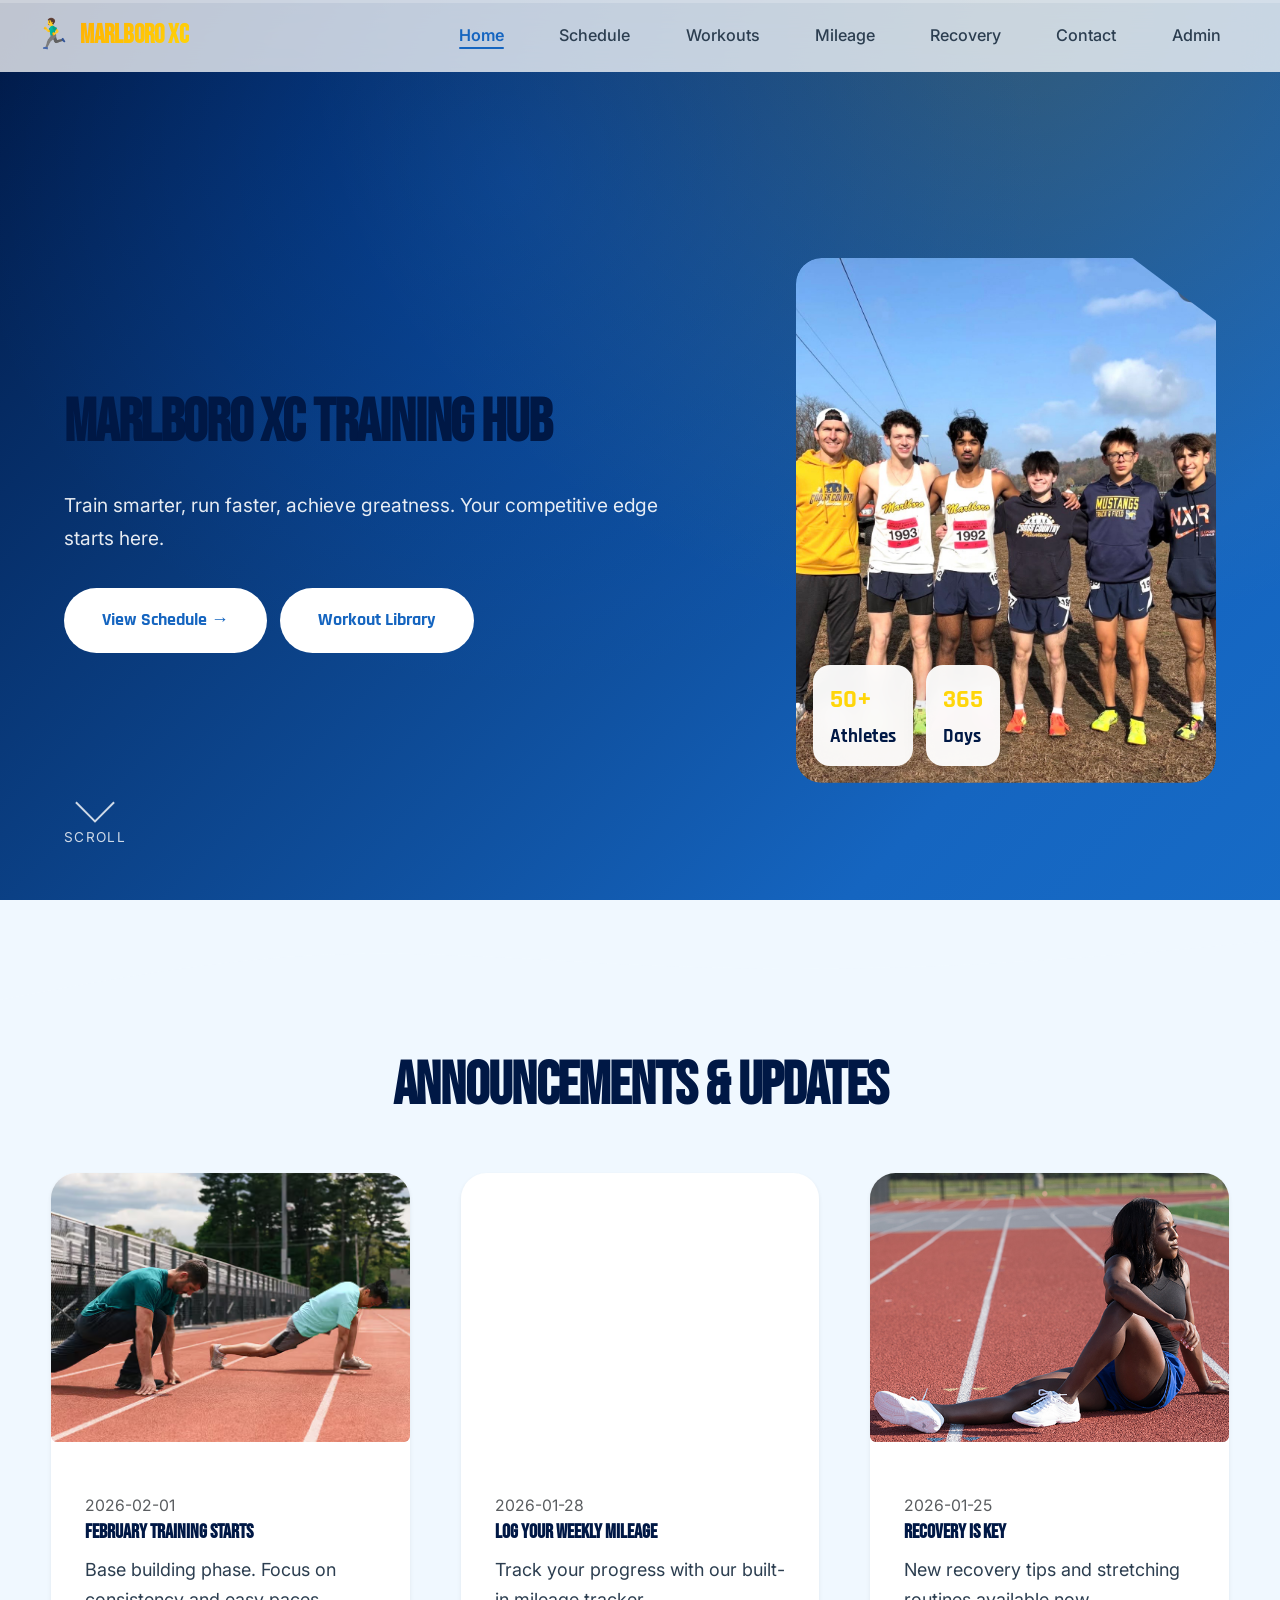
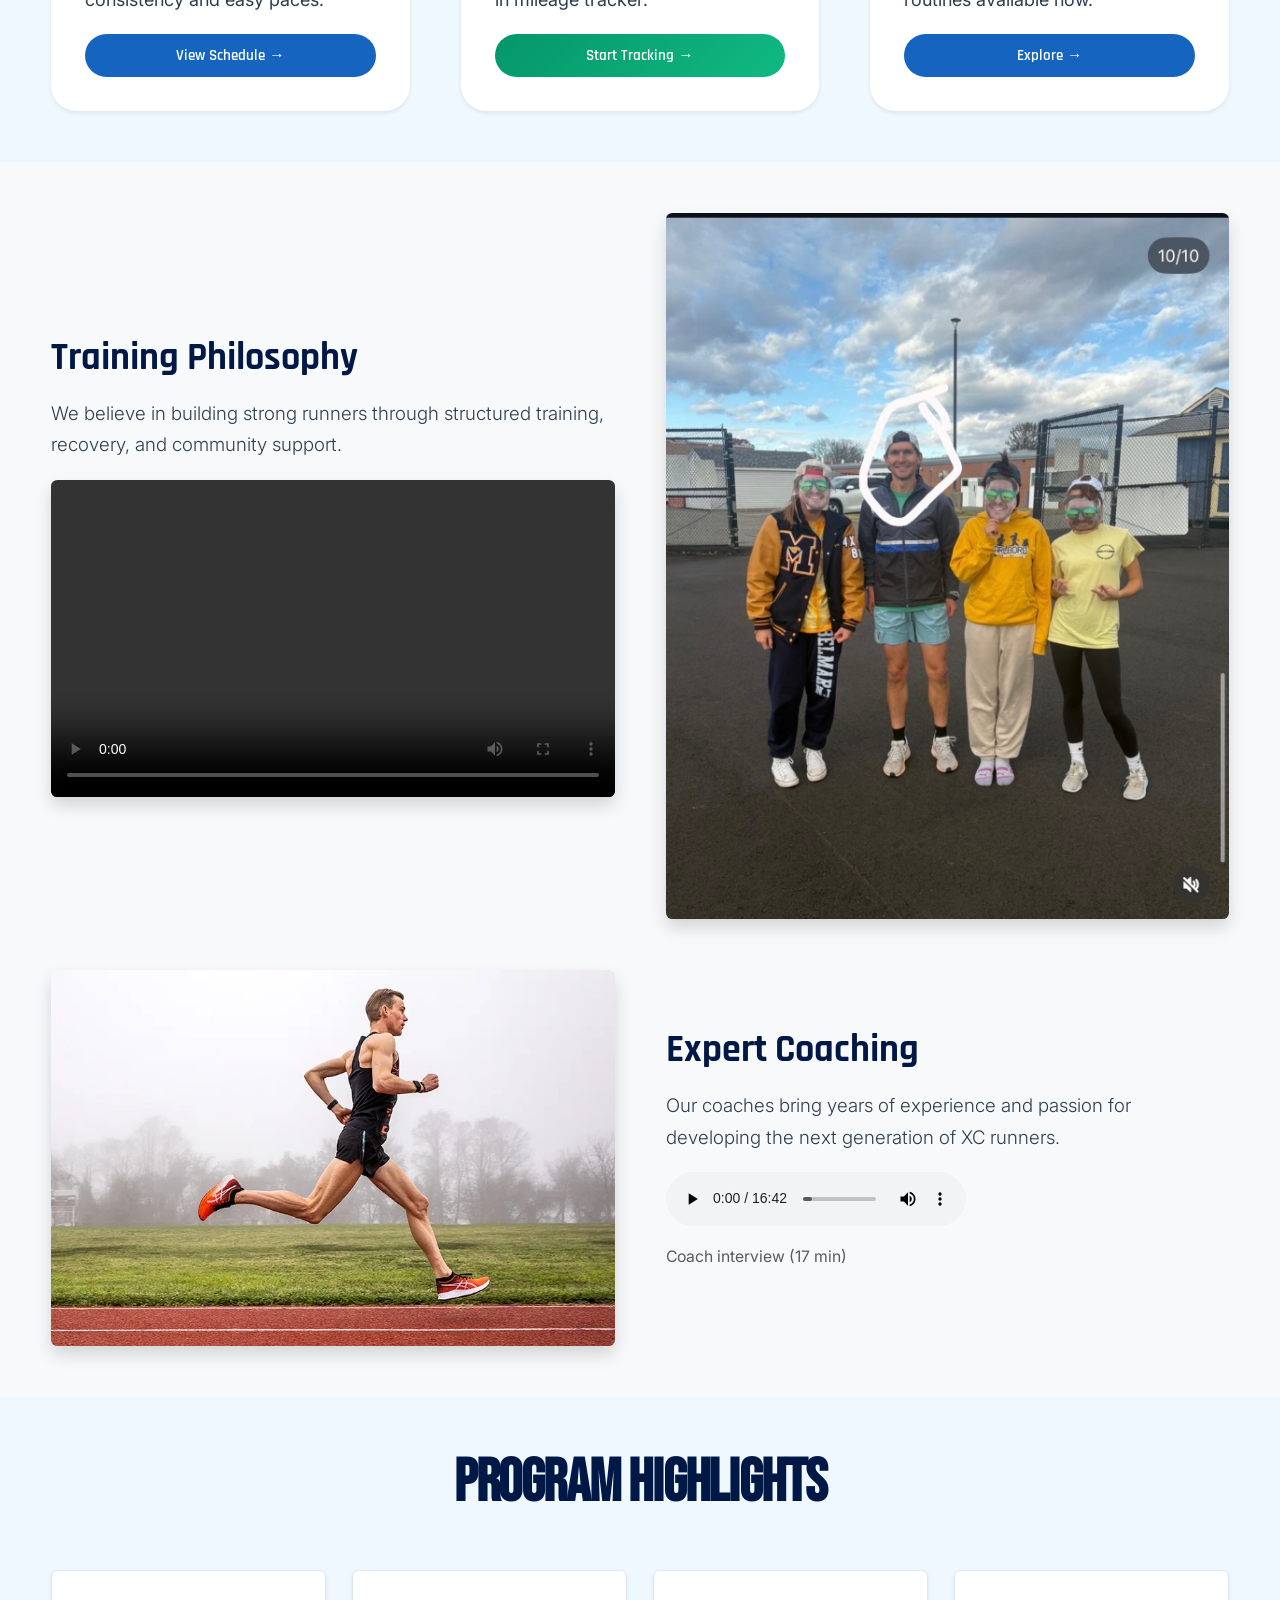
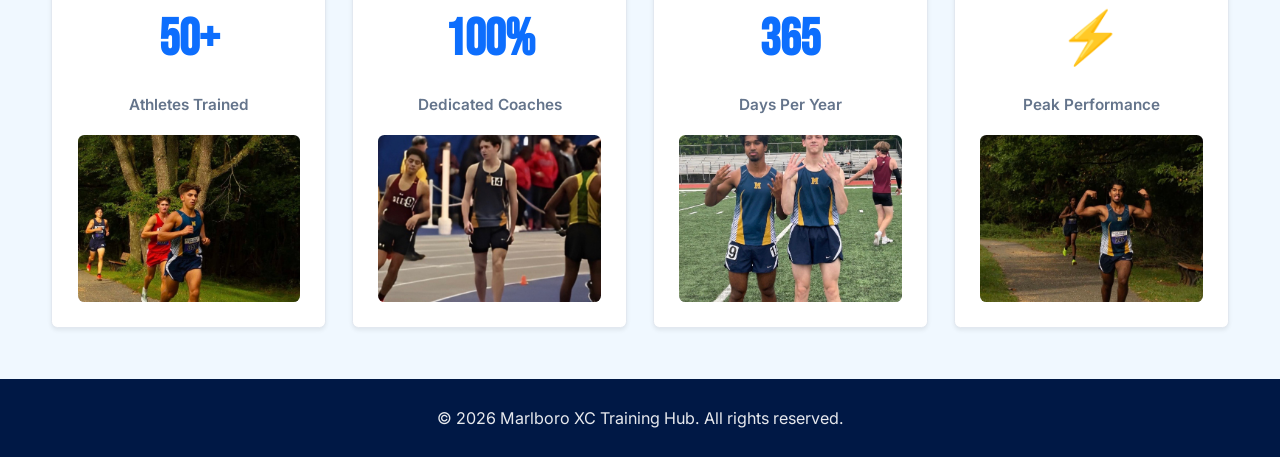
==== commit d336d66b: "Fixed front text" ====
--- a/index.html
+++ b/index.html
@@ -53,7 +53,7 @@
       <div class="container-fluid">
         <div class="hero__content-wrap">
           <div class="hero-content">
-            <h1 class="hero__headline">Marlboro XC Training Hub</h1>
+            <h2 class="hero__headline">Marlboro XC Training Hub</h2>
             <p class="hero__tagline">Train smarter, run faster, achieve greatness. Your competitive edge starts here.</p>
             <div class="hero__btns">
               <a href="schedule.html" class="btn btn-light btn-lg fw-bold">View Schedule →</a>
--- a/style.css
+++ b/style.css
@@ -1199,11 +1199,32 @@
   cursor: pointer;
   font-family: inherit;
   color: var(--blue-dark);
-}
-
-.accordion-collapse { display: none; }
-.accordion-collapse.show { display: block; }
-.accordion-body { padding: 1rem 1.25rem; background: var(--gray-50); color: var(--gray-700); }
+  transition: background-color 0.2s ease;
+}
+
+.accordion-button:hover {
+  background-color: var(--sky-blue);
+  color: var(--navy-dark);
+}
+
+.accordion-collapse {
+  max-height: 0;
+  overflow: hidden;
+  transition: max-height 0.25s ease, opacity 0.25s ease;
+  opacity: 0;
+}
+
+.accordion-collapse.show {
+  max-height: 300px;
+  opacity: 1;
+  transition: max-height 0.25s ease, opacity 0.25s ease;
+}
+
+.accordion-body {
+  padding: 1rem 1.25rem;
+  background: var(--gray-50);
+  color: var(--gray-700);
+}
 
 /* ---------- RESPONSIVE ---------- */
 @media (max-width: 991px) {
